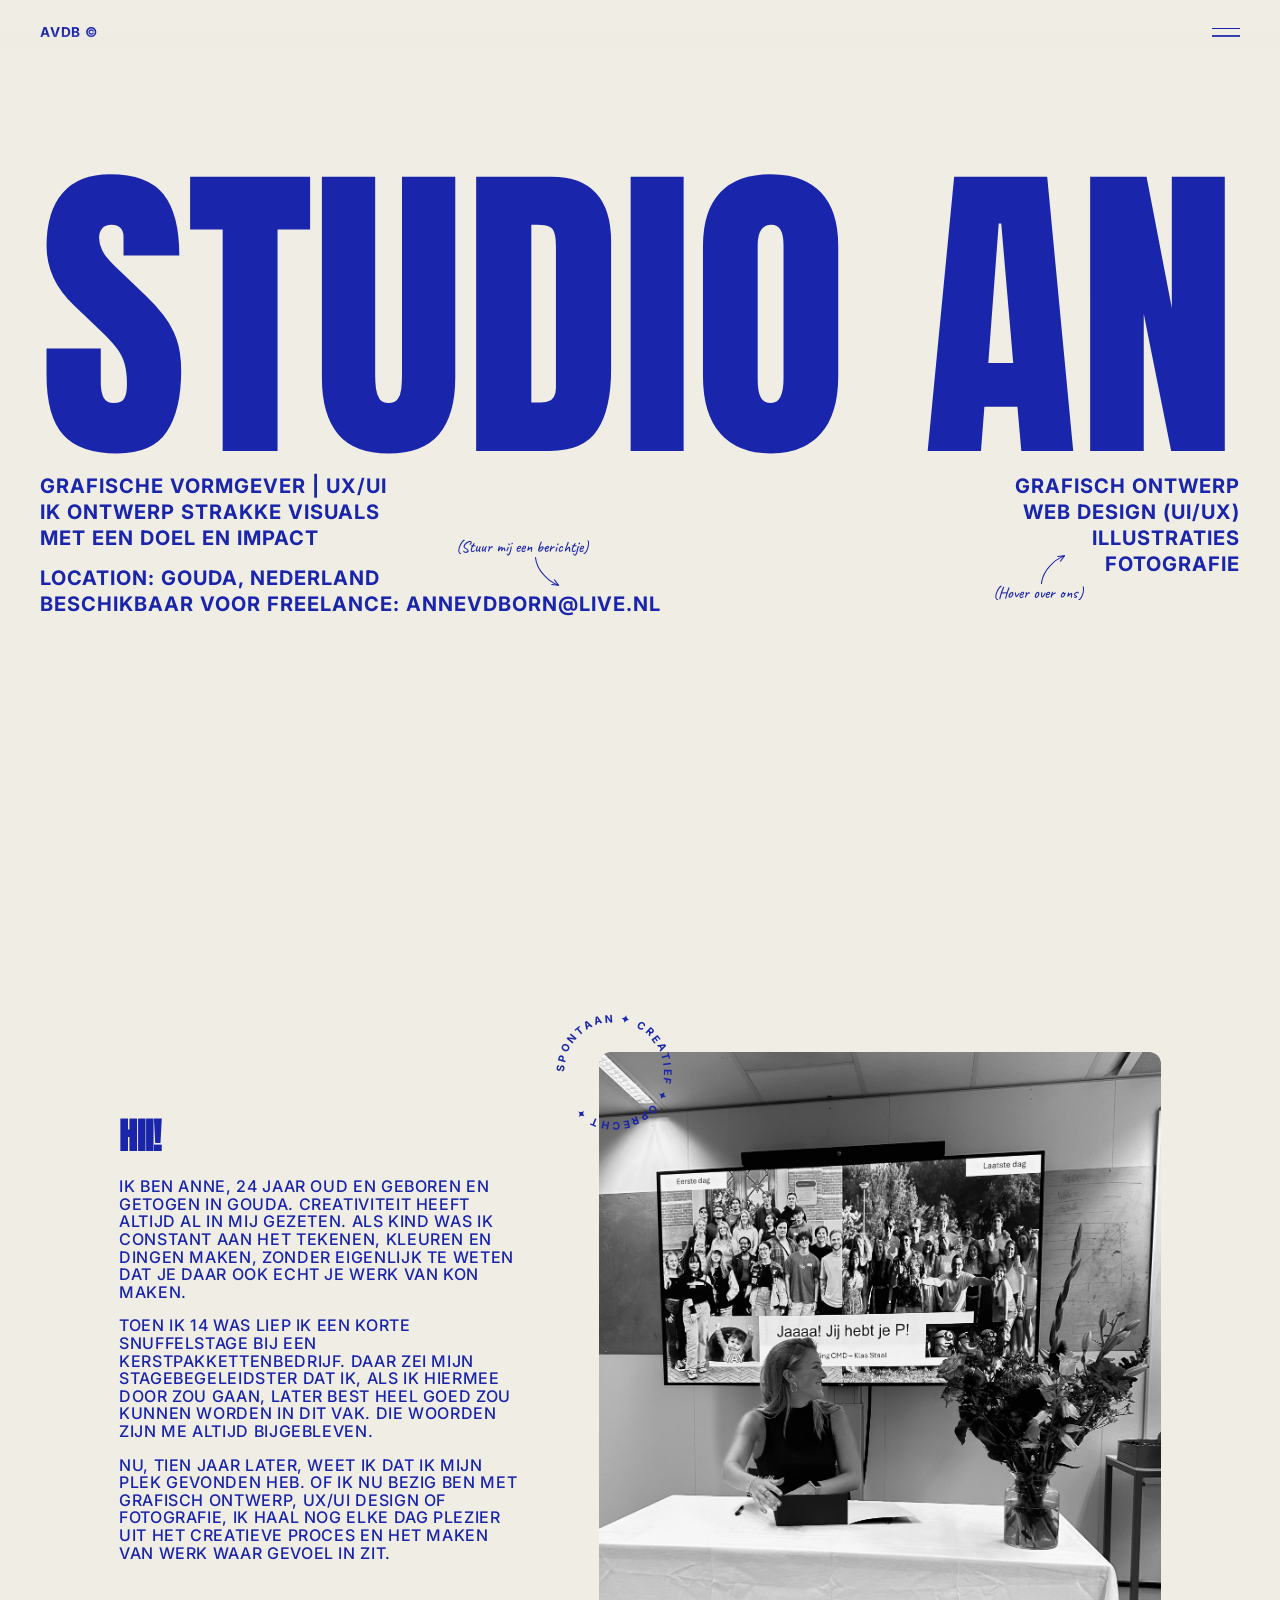
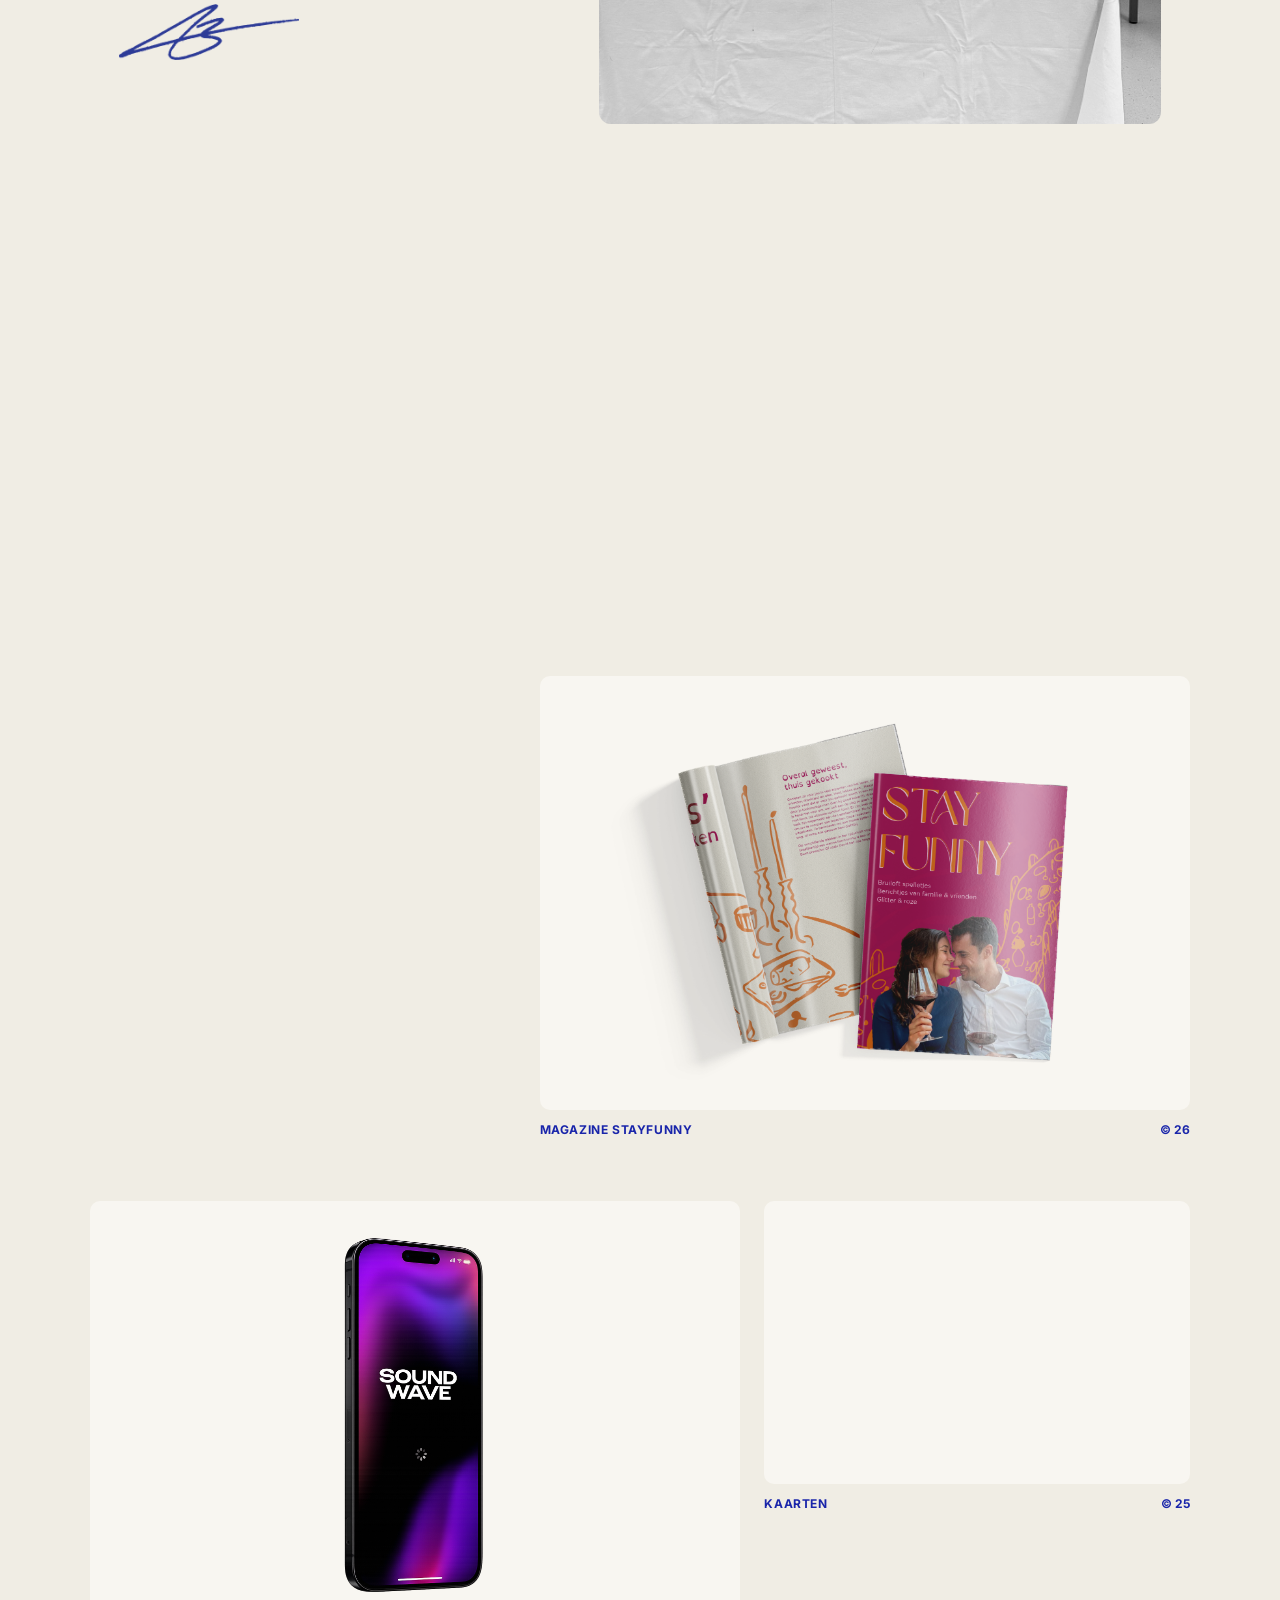
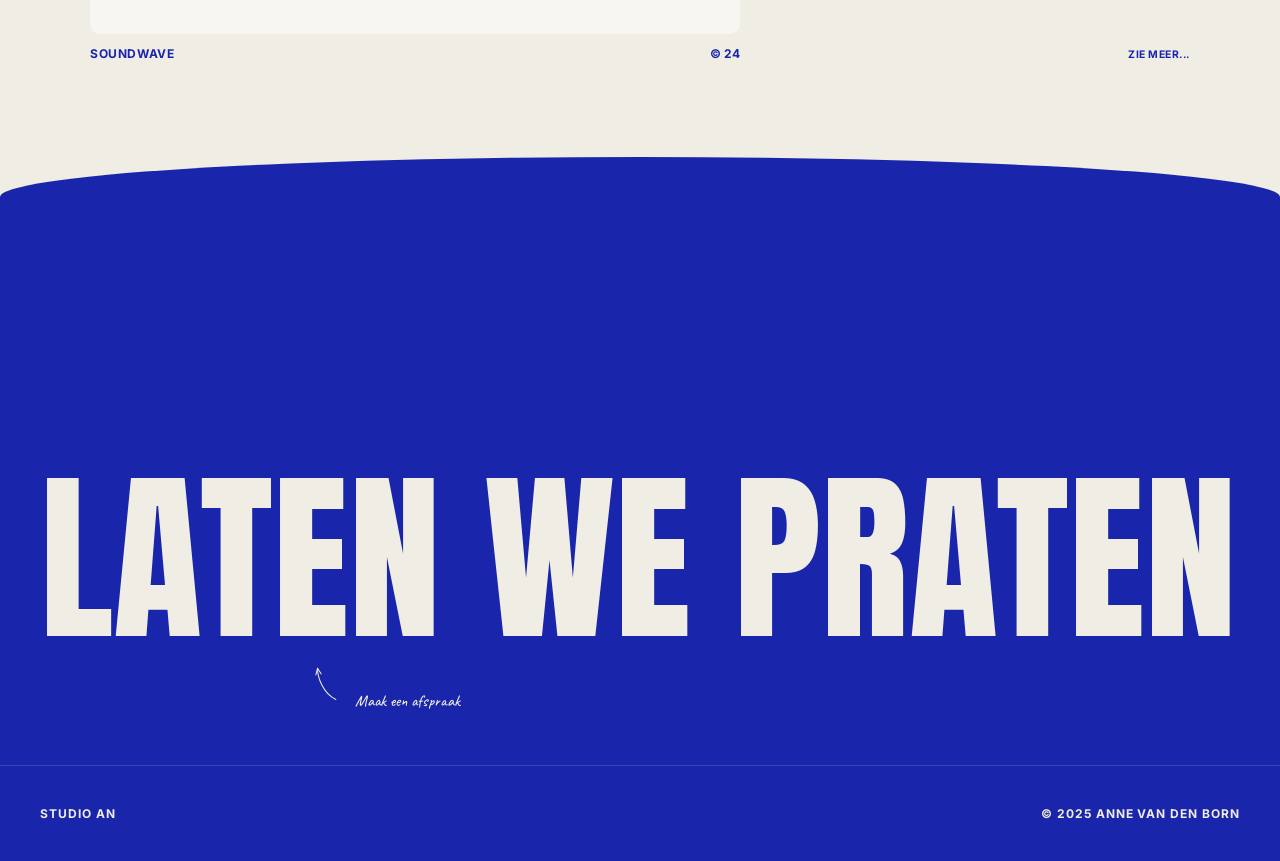
==== index.html @ 24544275 "Initial commit: portfolio website" ====
<!DOCTYPE html>
<html lang="en">
<head>
  <meta charset="UTF-8" />
  <meta name="viewport" content="width=device-width, initial-scale=1.0" />
  <link rel="icon" type="image/svg+xml" href="favicon.svg">
  <title>Studio An</title>
  <link rel="preconnect" href="https://fonts.googleapis.com" />
  <link rel="preconnect" href="https://fonts.gstatic.com" crossorigin />
  <link href="https://fonts.googleapis.com/css2?family=Inter:wght@400;500;700&family=Caveat:wght@500&display=swap" rel="stylesheet" />
  <link rel="stylesheet" href="style.css" />
</head>
<body>

  <nav class="nav">
    <span class="nav-logo">AvdB ©</span>
    <button class="nav-menu" aria-label="Menu">
      <span></span>
      <span></span>
    </button>
  </nav>

  <section class="hero">
    <div class="hero-name">
      <span class="name-full">STUDIO AN</span>
    </div>

    <div class="hero-bottom">
      <div class="hero-left">
        <div class="role-lines">
          <p>GRAFISCHE VORMGEVER | UX/UI</p>
          <p>IK ONTWERP STRAKKE VISUALS</p>
          <p>MET EEN DOEL EN IMPACT</p>
        </div>
        <div class="contact-lines">
          <p>LOCATION: GOUDA, NEDERLAND</p>
          <div class="email-wrap">
            <p>BESCHIKBAAR VOOR FREELANCE: <a href="laten-we-praten.html">ANNEVDBORN@LIVE.NL</a></p>
            <div class="cta-note">
              <svg class="arrow" viewBox="0 0 50 50" fill="none">
                <path d="M 42 5 C 40 26 20 42 8 46" stroke="currentColor" stroke-width="1.5" stroke-linecap="round"/>
                <path d="M 14 38 L 8 46 L 18 45" stroke="currentColor" stroke-width="1.5" stroke-linecap="round" stroke-linejoin="round"/>
              </svg>
            </div>
            <a href="laten-we-praten.html" class="cta-text handwritten">(Stuur mij een berichtje)</a>
          </div>
        </div>
      </div>

      <div class="hero-right">
        <ul class="skills-list">
          <li class="skill-item" data-preview="images/magazine stayfunny/mockupstayfunny.png" data-preview-size="cover" data-preview-pos="center"><a href="werk.html?filter=grafisch">GRAFISCH ONTWERP</a></li>
          <li class="skill-item" data-preview="images/soundwave/mockupsoundwave.png" data-preview-size="contain" data-preview-pos="center"><a href="werk.html?filter=webdesign">WEB DESIGN (UI/UX)</a></li>
          <li class="skill-item"><a href="werk.html?filter=illustratie">ILLUSTRATIES</a></li>
          <li class="skill-item" data-preview="images/honkbal/placeholderhonkbal.jpg" data-preview-size="cover" data-preview-pos="center 25%"><a href="werk.html?filter=fotografie">FOTOGRAFIE</a></li>
        </ul>
        <div class="hover-note">
          <span class="hover-tekst handwritten">(Hover over ons)</span>
          <svg class="hover-pijl arrow" viewBox="0 0 50 50" fill="none">
            <path d="M 42 5 C 40 26 20 42 8 46" stroke="currentColor" stroke-width="1.5" stroke-linecap="round"/>
            <path d="M 14 38 L 8 46 L 18 45" stroke="currentColor" stroke-width="1.5" stroke-linecap="round" stroke-linejoin="round"/>
          </svg>
        </div>
      </div>
    </div>
  </section>

  <section class="about">
    <div class="about-left">
      <h2 class="about-heading">HII!</h2>
      <div class="about-text">
        <p>Ik ben Anne, 24 jaar oud en geboren en getogen in Gouda. Creativiteit heeft altijd al in mij gezeten. Als kind was ik constant aan het tekenen, kleuren en dingen maken, zonder eigenlijk te weten dat je daar ook echt je werk van kon maken.</p>
        <p>Toen ik 14 was liep ik een korte snuffelstage bij een kerstpakkettenbedrijf. Daar zei mijn stagebegeleidster dat ik, als ik hiermee door zou gaan, later best heel goed zou kunnen worden in dit vak. Die woorden zijn me altijd bijgebleven.</p>
        <p>Nu, tien jaar later, weet ik dat ik mijn plek gevonden heb. Of ik nu bezig ben met grafisch ontwerp, UX/UI design of fotografie, ik haal nog elke dag plezier uit het creatieve proces en het maken van werk waar gevoel in zit.</p>
      </div>
      <img class="about-signature" src="images/handtekening.png" alt="Handtekening Anne van den Born" />
    </div>

    <div class="about-right">
      <div class="about-photo-wrap">
        <div class="about-photo"></div>
        <svg class="about-badge" viewBox="0 0 130 130" fill="none">
          <path id="badge-path" d="M 65,65 m -50,0 a 50,50 0 1,1 100,0 a 50,50 0 1,1 -100,0"/>
          <text fill="currentColor" font-size="10.5" font-family="Inter, sans-serif" font-weight="700" letter-spacing="2.5">
            <textPath href="#badge-path">SPONTAAN ✦ CREATIEF ✦ OPRECHT ✦ </textPath>
          </text>
        </svg>
      </div>
    </div>
  </section>

  <section class="werk">
    <div class="werk-title-wrap">
      <span class="werk-title">PROJECTEN</span>
    </div>
    <div class="werk-grid">
      <a href="bruiloft.html" class="werk-item">
        <div class="werk-img"><div class="werk-img-zoom" style="background-image: url('images/bruiloft/firstlook.jpg'); background-position: center 10%;"></div></div>
        <div class="werk-meta">
          <span class="werk-item-title">BRUILOFT</span>
          <span class="werk-item-year">© 25</span>
        </div>
      </a>
      <a href="tijdschrift.html" class="werk-item werk-item--large">
        <div class="werk-img"><div class="werk-img-zoom" style="background-image: url('images/magazine stayfunny/mockupstayfunny.png');"></div></div>
        <div class="werk-meta">
          <span class="werk-item-title">MAGAZINE STAYFUNNY</span>
          <span class="werk-item-year">© 26</span>
        </div>
      </a>
      <a href="soundwave.html" class="werk-item werk-item--large">
        <div class="werk-img"><div class="werk-img-zoom" style="background-image: url('images/soundwave/mockupsoundwave.png'); background-size: 40%; background-position: center 60%; background-repeat: no-repeat;"></div></div>
        <div class="werk-meta">
          <span class="werk-item-title">SOUNDWAVE</span>
          <span class="werk-item-year">© 24</span>
        </div>
      </a>
      <div class="werk-col-right">
        <a href="kaarten.html" class="werk-item">
          <div class="werk-img"><div class="werk-img-zoom" style="background-image: url('images/kaarten/mockuptarwe.png'); background-size: 50%; background-position: center; background-repeat: no-repeat;"></div></div>
          <div class="werk-meta">
            <span class="werk-item-title">KAARTEN</span>
            <span class="werk-item-year">© 25</span>
          </div>
        </a>
        <a href="werk.html" class="werk-meer">Zie meer...</a>
      </div>
    </div>
  </section>

  <section class="laten-cta">
    <div class="laten-tekst-wrap">
      <span class="laten-titel">LATEN WE PRATEN</span>
    </div>
  </section>

  <div class="laten-space">
    <a href="laten-we-praten.html" class="laten-afspraak">
      <svg class="arrow" viewBox="0 0 50 50" fill="none">
        <path d="M 42 5 C 40 26 20 42 8 46" stroke="currentColor" stroke-width="1.5" stroke-linecap="round"/>
        <path d="M 14 38 L 8 46 L 18 45" stroke="currentColor" stroke-width="1.5" stroke-linecap="round" stroke-linejoin="round"/>
      </svg>
      <span class="handwritten">Maak een afspraak</span>
    </a>
  </div>

  <footer class="footer">
    <span class="footer-logo">STUDIO AN</span>
    <span class="footer-copy">© 2025 Anne van den Born</span>
  </footer>

  <div class="menu-backdrop" id="menuBackdrop"></div>
  <div class="menu-overlay" id="menuOverlay">
    <nav class="menu-nav">
      <ul class="menu-links">
        <li><a href="index.html" class="menu-link"><span class="menu-num">01</span>HOME</a></li>
        <li><a href="over-mij.html" class="menu-link"><span class="menu-num">02</span>OVER MIJ</a></li>
        <li><a href="werk.html" class="menu-link"><span class="menu-num">03</span>PROJECTEN</a></li>
        <li><a href="laten-we-praten.html" class="menu-link"><span class="menu-num">04</span>LATEN WE PRATEN</a></li>
      </ul>
      <div class="menu-socials">
        <a href="https://www.instagram.com/_.studioan_/" target="_blank" class="menu-social-link">Instagram</a>
        <a href="https://www.linkedin.com/in/anne-van-den-born-066b76208/" target="_blank" class="menu-social-link">LinkedIn</a>
      </div>
    </nav>
  </div>

  <div class="skill-preview" id="skillPreview">
    <div class="preview-img"></div>
  </div>

  <script src="script.js"></script>
</body>
</html>
---- style.css ----
@font-face {
  font-family: 'Anton';
  src: url('fonts/Anton-Regular.ttf') format('truetype');
  font-weight: normal;
  font-style: normal;
}

@keyframes knipperen {
  0%, 100% { opacity: 1; }
  50% { opacity: 0.3; }
}

@keyframes pageFadeIn {
  from { opacity: 0; }
  to   { opacity: 1; }
}

@keyframes heroSlideUp {
  from { opacity: 0; transform: translateY(36px); }
  to   { opacity: 1; transform: translateY(0); }
}

/* ── Page fade-in ── */
body {
  animation: pageFadeIn 0.5s ease 0.05s both;
}

/* ── Hero entrance ── */
.hero-name {
  animation: heroSlideUp 0.9s cubic-bezier(0.16, 1, 0.3, 1) 0.15s both;
}

.hero-bottom {
  animation: heroSlideUp 0.9s cubic-bezier(0.16, 1, 0.3, 1) 0.32s both;
}

/* ── Scroll reveal ── */
.reveal {
  opacity: 0;
  transform: translateY(28px);
  transition: opacity 0.7s ease, transform 0.7s cubic-bezier(0.16, 1, 0.3, 1);
}

.reveal.is-visible {
  opacity: 1;
  transform: translateY(0);
}

:root {
  --bg: #F0EDE4;
  --blue: #1925AA;
}

*, *::before, *::after {
  box-sizing: border-box;
  margin: 0;
  padding: 0;
  cursor: none !important;
}

#cursor-dot {
  position: fixed;
  width: 26px;
  height: 26px;
  border-radius: 50%;
  background: #E87022;
  pointer-events: none;
  z-index: 99999;
  transform: translate(-50%, -50%);
  opacity: 0;
  transition: opacity 0.2s;
}

#cursor-dot.visible {
  opacity: 1;
}

@media (hover: none) {
  *, *::before, *::after { cursor: auto !important; }
  #cursor-dot { display: none; }
}

body {
  background: var(--bg);
  color: var(--blue);
  font-family: 'Inter', sans-serif;
}

/* ── Nav ── */
.nav {
  position: fixed;
  top: 0;
  left: 0;
  right: 0;
  display: flex;
  justify-content: space-between;
  align-items: center;
  padding: 1.5rem 2.5rem;
  z-index: 50;
  background: rgba(240, 237, 228, 0.5);
  backdrop-filter: blur(20px);
  -webkit-backdrop-filter: blur(20px);
  mask-image: linear-gradient(to bottom, black 50%, transparent 100%);
  -webkit-mask-image: linear-gradient(to bottom, black 50%, transparent 100%);
}

.nav-logo {
  font-weight: 700;
  font-size: 0.85rem;
  text-transform: uppercase;
  letter-spacing: 0.06em;
  text-decoration: none;
  color: var(--blue);
}

.nav-menu {
  background: none;
  border: none;
  cursor: pointer;
  display: flex;
  flex-direction: column;
  gap: 6px;
  padding: 0;
}

.nav-menu span {
  display: block;
  width: 28px;
  height: 1.5px;
  background: var(--blue);
  transition: background 0.2s ease;
}

.nav.menu-open {
  background: transparent;
  backdrop-filter: none;
  -webkit-backdrop-filter: none;
}

.nav.menu-open .nav-menu span {
  background: var(--bg);
}

/* ── Hero ── */
.hero {
  height: 100vh;
  display: flex;
  flex-direction: column;
  padding: 11rem 2.5rem 2rem;
}

/* ── Name ── */
.hero-name {
  display: flex;
  padding-bottom: 1rem;
}

.name-full {
  font-family: 'Anton', sans-serif;
  text-transform: uppercase;
  white-space: nowrap;
  display: block;
  width: 100%;
  line-height: 0.88;
}

/* ── Bottom row ── */
.hero-bottom {
  display: flex;
  justify-content: space-between;
  align-items: flex-start;
  padding-bottom: 0.5rem;
}

.hero-left {
  display: flex;
  flex-direction: column;
  gap: 0.9rem;
}

.role-lines p,
.contact-lines p {
  font-size: 20px;
  font-weight: 700;
  text-transform: uppercase;
  letter-spacing: 0.05em;
  line-height: 26px;
  width: 100%;
}

.contact-lines {
  display: flex;
  flex-direction: column;
  gap: 0;
}

.contact-lines a {
  color: var(--blue);
  text-decoration: none;
}

.email-wrap {
  position: relative;
  margin-top: 0;
}

.cta-note {
  position: absolute;
  bottom: 100%;
  left: 78%;
  right: auto;
  display: flex;
  align-items: flex-start;
  gap: 0;
  margin-bottom: 0.2rem;
}

.handwritten {
  font-family: 'Caveat', cursive;
  font-size: 1rem;
  font-weight: 500;
  width: 142.5px;
  height: 21px;
  display: inline-block;
  line-height: 21px;
}

.arrow {
  width: 46px;
  height: 34px;
  color: var(--blue);
  flex-shrink: 0;
}

.cta-note .arrow {
  transform: scaleX(-1);
}

.cta-text {
  position: absolute;
  bottom: 104%;
  left: 67%;
  margin-bottom: 2rem;
  animation: knipperen 2.5s ease-in-out infinite;
}

/* ── Skills ── */
.hero-right {
  text-align: right;
  display: flex;
  flex-direction: column;
  align-items: flex-end;
  gap: 0.4rem;
}

.skills-list {
  list-style: none;
}

.skill-item {
  font-size: 20px;
  font-weight: 700;
  text-transform: uppercase;
  letter-spacing: 0.05em;
  line-height: 26px;
  width: 100%;
  cursor: pointer;
  transition: opacity 0.2s;
}

.skill-item a {
  color: inherit;
  text-decoration: none;
  display: block;
}

.skill-item:hover {
  opacity: 0.5;
}

.hover-note {
  position: relative;
}

.hover-tekst {
  position: absolute;
  top: 0;
  left: -300px;
  animation: knipperen 2.5s ease-in-out infinite;
}

.hover-pijl {
  position: absolute;
  top: -30px;
  left: -210px;
  transform: scaleX(-1) scaleY(-1);
}

/* ── About ── */
.about {
  min-height: 100vh;
  display: flex;
  align-items: center;
  justify-content: center;
  padding: 6rem 2.5rem 1rem;
  gap: 5rem;
}

.about-left {
  display: flex;
  flex-direction: column;
  gap: 1.6rem;
  max-width: 400px;
}

.about-heading {
  font-family: 'Anton', sans-serif;
  font-size: clamp(1.8rem, 2.8vw, 3.2rem);
  line-height: 0.9;
}

.about-text {
  display: flex;
  flex-direction: column;
  gap: 1rem;
}

.about-text p {
  font-size: 1rem;
  font-weight: 500;
  letter-spacing: 0.04em;
  line-height: 1.1em;
  text-transform: uppercase;
}

.about-signature {
  width: 180px;
  height: auto;
  display: block;
  mix-blend-mode: multiply;
  margin-top: 1rem;
}

.about-right {
  flex-shrink: 0;
}

.about-photo-wrap {
  position: relative;
  display: inline-block;
}

.about-photo {
  width: 562px;
  height: 672px;
  background: #F2EFE9 url('images/ikbenanne.jpeg') center/cover no-repeat;
  border-radius: 12px;
}

.about-badge {
  position: absolute;
  top: -45px;
  left: -50px;
  width: 130px;
  height: 130px;
  animation: spin 12s linear infinite;
}

@keyframes spin {
  to { transform: rotate(360deg); }
}

/* ── Werk ── */
.werk {
  padding: 10rem 2.5rem 6rem;
  display: flex;
  flex-direction: column;
  align-items: center;
}

.werk-title-wrap {
  width: 100%;
  max-width: 1100px;
  display: flex;
  align-items: center;
  margin-bottom: 5rem;
}

.werk-grid {
  display: grid;
  grid-template-columns: repeat(10, 1fr);
  column-gap: 1.5rem;
  row-gap: 4rem;
  width: 100%;
  max-width: 1100px;
  align-items: start;
}

.werk-item {
  display: flex;
  flex-direction: column;
  gap: 0.75rem;
  grid-column: span 4;
  text-decoration: none;
  color: inherit;
  cursor: pointer;
}

.werk-item--large {
  grid-column: span 6;
}

.werk-col-right {
  grid-column: span 4;
  display: flex;
  flex-direction: column;
  justify-content: space-between;
  align-self: stretch;
}

.werk-meer {
  display: block;
  text-align: right;
  font-size: 0.65rem;
  font-weight: 700;
  text-transform: uppercase;
  letter-spacing: 0.05em;
  cursor: pointer;
  text-decoration: none;
  color: inherit;
  transition: font-size 0.2s ease, color 0.2s ease;
}

.werk-meer:hover {
  font-size: 0.75rem;
  color: var(--blue);
}

.werk-img {
  width: 100%;
  aspect-ratio: 3 / 2;
  border-radius: 10px;
  overflow: hidden;
}

.werk-img-zoom {
  width: 100%;
  height: 100%;
  background: #F8F6F1;
  background-size: cover;
  background-position: center;
  transition: transform 0.5s cubic-bezier(0.4, 0, 0.2, 1);
}

a.werk-item:hover .werk-img-zoom {
  transform: scale(1.06);
}

.werk-meta {
  display: flex;
  justify-content: space-between;
  align-items: center;
}

.werk-item-title {
  font-size: 0.75rem;
  font-weight: 700;
  text-transform: uppercase;
  letter-spacing: 0.05em;
}

.werk-item-year {
  font-size: 0.75rem;
  font-weight: 700;
}

.werk-title {
  font-family: 'Anton', sans-serif;
  text-transform: uppercase;
  white-space: nowrap;
  display: block;
  width: 100%;
  line-height: 0.88;
  text-align: center;
}

/* ── Menu overlay ── */
.menu-backdrop {
  position: fixed;
  inset: 0;
  backdrop-filter: blur(20px);
  -webkit-backdrop-filter: blur(20px);
  background: rgba(240, 237, 228, 0.3);
  z-index: 39;
  opacity: 0;
  pointer-events: none;
  transition: opacity 0.5s cubic-bezier(0.76, 0, 0.24, 1);
}

.menu-backdrop.open {
  opacity: 1;
  pointer-events: all;
}


.menu-overlay {
  position: fixed;
  top: 0;
  right: 0;
  width: 45%;
  height: 100vh;
  background: var(--blue);
  z-index: 40;
  display: flex;
  align-items: center;
  padding: 5rem 4rem;
  transform: translateX(100%);
  transition: transform 0.5s cubic-bezier(0.76, 0, 0.24, 1);
}

.menu-overlay.open {
  transform: translateX(0);
}

.menu-nav {
  display: flex;
  flex-direction: column;
  justify-content: space-between;
  height: 100%;
  width: 100%;
}

.menu-links {
  list-style: none;
  display: flex;
  flex-direction: column;
  gap: 0;
}

.menu-link {
  display: flex;
  align-items: baseline;
  gap: 1.5rem;
  font-family: 'Anton', sans-serif;
  font-size: clamp(3rem, 6vw, 5.5rem);
  color: var(--bg);
  text-decoration: none;
  line-height: 1.1;
  border-bottom: 1px solid rgba(240, 237, 228, 0.2);
  padding: 0.6rem 0;
  background-image: linear-gradient(var(--bg), var(--bg));
  background-size: 0% 1px;
  background-repeat: no-repeat;
  background-position: bottom left;
  transition: background-size 0.35s ease;
}

.menu-link:hover {
  background-size: 100% 1px;
}

.menu-link::before {
  content: '›';
  font-family: 'Inter', sans-serif;
  font-size: 0.45em;
  font-weight: 300;
  opacity: 0;
  max-width: 0;
  overflow: hidden;
  margin-right: 0;
  align-self: center;
  transition: opacity 0.3s ease, max-width 0.3s ease, margin-right 0.3s ease;
}

.menu-link:hover::before {
  opacity: 0.6;
  max-width: 2em;
  margin-right: 0.5rem;
}

.menu-num {
  font-family: 'Inter', sans-serif;
  font-size: 0.75rem;
  font-weight: 700;
  letter-spacing: 0.05em;
  color: rgba(240, 237, 228, 0.5);
  order: 1;
  margin-left: auto;
}

.menu-socials {
  display: flex;
  gap: 2rem;
}

.menu-social-link {
  font-size: 0.75rem;
  font-weight: 700;
  text-transform: uppercase;
  letter-spacing: 0.08em;
  color: var(--bg);
  text-decoration: none;
  opacity: 0.6;
  transition: opacity 0.2s;
}

.menu-social-link:hover {
  opacity: 1;
}

/* ── Werkpagina grid ── */
.werkpagina {
  padding: 7rem 0 0;
  background: var(--bg);
}

.werkpagina-filter {
  display: flex;
  gap: 0.5rem;
  margin: 0 auto 3rem;
  flex-wrap: wrap;
  width: calc(564px * 2 + 1.5rem);
}

.filter-btn {
  background: none;
  border: 1.5px solid var(--blue);
  color: var(--blue);
  font-family: 'Inter', sans-serif;
  font-size: 0.9rem;
  font-weight: 700;
  text-transform: uppercase;
  letter-spacing: 0.08em;
  padding: 0.35rem 0.9rem;
  border-radius: 100px;
  cursor: pointer;
  transition: background 0.15s ease, color 0.15s ease;
}

.filter-btn:hover,
.filter-btn.active {
  background: var(--blue);
  color: var(--bg);
}

.werkpagina-item {
  transition: opacity 0.2s ease;
  text-decoration: none;
  color: inherit;
}

.werkpagina-item.verborgen {
  display: none;
}

.werkpagina-img-zoom {
  width: 100%;
  height: 100%;
  background: #F2EFE9;
  background-size: cover;
  background-position: center;
  transition: transform 0.5s cubic-bezier(0.4, 0, 0.2, 1);
}

a.werkpagina-item:hover .werkpagina-img-zoom {
  transform: scale(1.06);
}

/* ── Project pagina ── */
.project-body-page {
  background: #ffffff;
}

.project-hero {
  position: relative;
  min-height: 60vh;
  display: flex;
  align-items: center;
  justify-content: center;
  padding: 10rem 2.5rem 6rem;
  background: #EBEBEB;
}

.project-hero-titel {
  font-family: 'Anton', sans-serif;
  font-size: clamp(5rem, 14vw, 16rem);
  line-height: 0.9;
  text-align: center;
}

.project-content {
  background: #fff;
  border-radius: 100% 100% 0 0 / 60px 60px 0 0;
  padding: 6rem 2.5rem 6rem;
  display: flex;
  flex-direction: column;
  gap: 5rem;
}

.project-body,
.project-breedte-foto,
.project-foto-rij,
.project-footer-nav {
  max-width: 1100px;
  margin-left: auto;
  margin-right: auto;
  width: 100%;
}

.project-body {
  display: grid;
  grid-template-columns: 1fr 1.4fr;
  gap: 4rem;
  align-items: stretch;
}

.project-links {
  display: flex;
  flex-direction: column;
  gap: 2rem;
}

.project-details-label {
  font-size: 0.9rem;
  font-weight: 700;
  text-transform: uppercase;
  letter-spacing: 0.1em;
  padding-bottom: 0.75rem;
  border-bottom: 1px dashed rgba(25,37,170,0.2);
}

.project-omschrijving {
  font-size: 0.85rem;
  font-weight: 500;
  text-transform: uppercase;
  letter-spacing: 0.05em;
  line-height: 1.6;
}

.project-meta {
  display: flex;
  flex-direction: column;
  border-top: 1px dashed rgba(25,37,170,0.25);
  margin-top: auto;
}

.project-meta-rij {
  display: flex;
  justify-content: space-between;
  align-items: center;
  padding: 0.8rem 0;
  border-bottom: 1px dashed rgba(25,37,170,0.25);
  font-size: 0.9rem;
  font-weight: 700;
  text-transform: uppercase;
  letter-spacing: 0.08em;
}

.project-meta-label {
  opacity: 0.5;
}

.project-hoofdfoto {
  width: 100%;
  aspect-ratio: 3 / 4;
  background: #F2EFE9;
  border-radius: 12px;
}

.project-breedte-foto {
  width: 100%;
  aspect-ratio: 16 / 9;
  background: #F2EFE9;
  border-radius: 12px;
}

.project-foto-rij {
  display: grid;
  grid-template-columns: 1fr 1fr;
  gap: 1.5rem;
}

.project-foto-klein {
  width: 100%;
  aspect-ratio: 3 / 2;
  background: #F2EFE9;
  border-radius: 12px;
}

.project-foto-rij--drie {
  grid-template-columns: 1fr 1fr 1fr;
}

/* Lightbox */
.lightbox {
  display: none;
  position: fixed;
  inset: 0;
  background: rgba(0, 0, 0, 0.92);
  z-index: 1000;
  align-items: center;
  justify-content: center;
}

.lightbox.actief {
  display: flex;
}

.lightbox-img {
  max-height: 90vh;
  max-width: 88vw;
  object-fit: contain;
  border-radius: 4px;
  display: block;
}

.lightbox-sluiten {
  position: absolute;
  top: 1.5rem;
  right: 1.5rem;
  background: none;
  border: none;
  color: white;
  font-size: 1.8rem;
  cursor: pointer;
  line-height: 1;
  opacity: 0.7;
  transition: opacity 0.2s;
}

.lightbox-sluiten:hover { opacity: 1; }

.lightbox-pijl {
  position: absolute;
  top: 50%;
  transform: translateY(-50%);
  background: rgba(255,255,255,0.1);
  border: none;
  color: white;
  font-size: 2.5rem;
  cursor: pointer;
  padding: 0.8rem 1.2rem;
  border-radius: 6px;
  line-height: 1;
  user-select: none;
  transition: background 0.2s;
}

.lightbox-pijl:hover { background: rgba(255,255,255,0.25); }
.lightbox-pijl:disabled { opacity: 0.2; cursor: default; }
.lightbox-pijl--links { left: 1.5rem; }
.lightbox-pijl--rechts { right: 1.5rem; }

.lightbox-teller {
  position: absolute;
  bottom: 1.5rem;
  left: 50%;
  transform: translateX(-50%);
  color: rgba(255,255,255,0.5);
  font-size: 0.75rem;
  font-weight: 700;
  letter-spacing: 0.1em;
}

.lightbox-trigger {
  cursor: zoom-in;
}

.project-bekijk-ook {
  max-width: 1100px;
  margin-left: auto;
  margin-right: auto;
  width: 100%;
  border-top: 1px solid rgba(25,37,170,0.15);
  padding-top: 3rem;
}

.project-bekijk-ook-label {
  display: block;
  font-size: 0.7rem;
  font-weight: 700;
  text-transform: uppercase;
  letter-spacing: 0.15em;
  margin-bottom: 1.5rem;
}

.project-bekijk-ook-grid {
  display: grid;
  grid-template-columns: 1fr 1fr 1fr;
  gap: 1.5rem;
}

.project-bekijk-ook-item {
  text-decoration: none;
  color: inherit;
  display: flex;
  flex-direction: column;
  gap: 0.75rem;
}

.project-bekijk-ook-img {
  width: 100%;
  aspect-ratio: 3 / 2;
  border-radius: 10px;
  overflow: hidden;
}

.project-bekijk-ook-zoom {
  width: 100%;
  height: 100%;
  background: #F2EFE9;
  background-size: cover;
  background-position: center;
  transition: transform 0.5s cubic-bezier(0.4, 0, 0.2, 1);
}

.project-bekijk-ook-item:hover .project-bekijk-ook-zoom {
  transform: scale(1.06);
}

.project-bekijk-ook-meta {
  display: flex;
  justify-content: space-between;
  align-items: center;
}

.project-bekijk-ook-title {
  font-size: 0.65rem;
  font-weight: 700;
  text-transform: uppercase;
  letter-spacing: 0.08em;
}

.project-bekijk-ook-year {
  font-size: 0.65rem;
  font-weight: 700;
  letter-spacing: 0.05em;
  opacity: 0.5;
}

.project-footer-nav {
  border-top: 1px solid rgba(25,37,170,0.15);
  padding-top: 2rem;
}

.project-terug-link {
  font-size: 0.75rem;
  font-weight: 700;
  text-transform: uppercase;
  letter-spacing: 0.08em;
  color: var(--blue);
  text-decoration: none;
  opacity: 0.6;
  transition: opacity 0.2s;
  align-self: flex-start;
  margin-top: -3.5rem;
}

.project-terug-link:hover {
  opacity: 1;
}

.werkpagina-wit {
  background: #ffffff;
  border-radius: 100% 100% 0 0 / 60px 60px 0 0;
  padding: 9rem 2.5rem 6rem;
  margin-top: 2rem;
}

.werkpagina-grid {
  display: grid;
  grid-template-columns: 564px 564px;
  gap: 1.5rem;
  margin: 0 auto;
  width: fit-content;
}

.werkpagina-item {
  display: flex;
  flex-direction: column;
  gap: 0.75rem;
}

.werkpagina-heading {
  font-family: 'Anton', sans-serif;
  font-size: clamp(12rem, 20vw, 22rem) !important;
  color: var(--blue);
  white-space: nowrap;
  line-height: 0.9;
  margin-bottom: 2rem;
  display: block;
  width: 100%;
  text-align: center;
}

.werkpagina-img {
  width: 564px;
  height: 427px;
  background: #F2EFE9;
  border-radius: 10px;
  overflow: hidden;
  position: relative;
}

.coming-soon-label {
  position: absolute;
  inset: 0;
  display: flex;
  align-items: center;
  justify-content: center;
  background: rgba(0, 0, 0, 0.45);
  color: #fff;
  font-size: 0.85rem;
  font-weight: 700;
  text-transform: uppercase;
  letter-spacing: 0.2em;
}

.werkpagina-meta {
  display: flex;
  justify-content: space-between;
  align-items: center;
}

.werkpagina-title {
  font-size: 0.9rem;
  font-weight: 700;
  text-transform: uppercase;
  letter-spacing: 0.05em;
}

.werkpagina-year {
  font-size: 0.9rem;
  font-weight: 700;
  opacity: 0.6;
}

/* ── Contact pagina ── */
.contact-pagina {
  padding: 8rem 2.5rem 6rem;
  max-width: 1100px;
  margin: 0 auto;
}

.contact-header {
  display: flex;
  align-items: flex-end;
  justify-content: space-between;
  gap: 4rem;
  margin-bottom: 5rem;
}

.contact-heading {
  font-family: 'Anton', sans-serif;
  font-size: clamp(5.5rem, 13vw, 12rem);
  line-height: 1.05;
  flex-shrink: 0;
}

.contact-intro {
  font-size: 0.9rem;
  font-weight: 500;
  line-height: 1.7;
  max-width: 320px;
  text-transform: uppercase;
  letter-spacing: 0.03em;
  opacity: 0.7;
  padding-bottom: 0.5rem;
}

.contact-body {
  display: grid;
  grid-template-columns: 1fr 1fr;
  gap: 4rem;
  align-items: start;
}

.contact-blokken {
  display: flex;
  flex-direction: column;
  gap: 0;
}

.contact-blok {
  display: flex;
  flex-direction: column;
  gap: 0.25rem;
  padding: 1.5rem 0;
  border-bottom: 1px solid rgba(25, 37, 170, 0.15);
  text-decoration: none;
  color: var(--blue);
  transition: opacity 0.2s;
}

.contact-blok:first-child {
  border-top: 1px solid rgba(25, 37, 170, 0.15);
}

.contact-blok:hover {
  opacity: 0.6;
}

.contact-blok-label {
  font-size: 0.6rem;
  font-weight: 700;
  letter-spacing: 0.1em;
  opacity: 0.5;
}

.contact-blok-waarde {
  font-size: 1rem;
  font-weight: 700;
  text-transform: uppercase;
  letter-spacing: 0.03em;
}

.contact-blok-actie {
  font-size: 0.9rem;
  font-weight: 500;
  opacity: 0.5;
}

.contact-form {
  display: flex;
  flex-direction: column;
  gap: 1.5rem;
}

.form-rij {
  display: grid;
  grid-template-columns: 1fr 1fr;
  gap: 1rem;
}

.form-veld {
  display: flex;
  flex-direction: column;
  gap: 0.4rem;
}

.form-veld label {
  font-size: 0.6rem;
  font-weight: 700;
  letter-spacing: 0.1em;
  opacity: 0.5;
}

.form-veld input,
.form-veld textarea {
  background: none;
  border: none;
  border-bottom: 1.5px solid rgba(25, 37, 170, 0.3);
  padding: 0.6rem 0;
  font-family: 'Inter', sans-serif;
  font-size: 0.85rem;
  font-weight: 500;
  color: var(--blue);
  outline: none;
  resize: none;
  transition: border-color 0.2s;
}

.form-veld input::placeholder,
.form-veld textarea::placeholder {
  opacity: 0.35;
  color: var(--blue);
}

.form-veld input:focus,
.form-veld textarea:focus {
  border-color: var(--blue);
}

.form-btn {
  background: var(--blue);
  color: var(--bg);
  border: none;
  padding: 1rem 2rem;
  font-family: 'Inter', sans-serif;
  font-size: 0.75rem;
  font-weight: 700;
  letter-spacing: 0.08em;
  cursor: pointer;
  border-radius: 4px;
  align-self: flex-start;
  transition: opacity 0.2s;
}

.form-btn:hover {
  opacity: 0.8;
}

/* ── Losse pagina's ── */
.page-content {
  min-height: 100vh;
  display: flex;
  align-items: center;
  justify-content: center;
  padding: 8rem 2.5rem;
}

.page-title {
  font-family: 'Anton', sans-serif;
  font-size: clamp(4rem, 10vw, 10rem);
  line-height: 0.9;
}

/* ── Laten we praten CTA ── */
.laten-cta {
  background: var(--blue);
  border-radius: 100% 100% 0 0 / 80px 80px 0 0;
  display: flex;
  align-items: center;
  justify-content: center;
  padding: 20rem 0 1.5rem;
}

.laten-tekst-wrap {
  width: calc(100% - 5rem); /* 2 × 2.5rem, gelijk aan nav-padding */
}

.laten-titel {
  font-family: 'Anton', sans-serif;
  color: var(--bg);
  text-transform: uppercase;
  line-height: 0.88;
  white-space: nowrap;
  display: block;
  width: 100%;
}

/* ── Laten space ── */
.laten-space {
  background: var(--blue);
  display: flex;
  align-items: flex-start;
  padding: 0.2rem 2.5rem 4rem;
}

.laten-afspraak {
  display: flex;
  align-items: center;
  gap: 0.3rem;
  color: var(--bg);
  text-decoration: none;
  margin-left: 22%;
}

.laten-afspraak .handwritten {
  animation: knipperen 2.5s ease-in-out infinite;
  transform: translateY(18px);
}

.laten-afspraak .arrow {
  width: 46px;
  height: 34px;
  color: var(--bg);
  transform: scaleX(-1) scaleY(-1) rotate(-70deg);
}

.laten-afspraak .handwritten {
  font-size: 1rem;
}

/* ── Footer ── */
.footer {
  background: var(--blue);
  color: var(--bg);
  padding: 2.5rem 2.5rem;
  display: flex;
  justify-content: space-between;
  align-items: center;
  font-size: 0.75rem;
  font-weight: 700;
  text-transform: uppercase;
  letter-spacing: 0.08em;
  border-top: 1px solid rgba(240, 237, 228, 0.15);
}

/* ── Bladerdoor knop ── */
.bladerdoor-knop {
  display: inline-flex;
  align-items: center;
  gap: 0.5rem;
  background: var(--blue);
  color: #fff;
  font-family: 'Inter', sans-serif;
  font-size: 0.75rem;
  font-weight: 700;
  text-transform: uppercase;
  letter-spacing: 0.08em;
  text-decoration: none;
  padding: 0.9rem 1.8rem;
  border-radius: 4px;
  transition: opacity 0.2s;
  align-self: flex-start;
  margin-top: 0.5rem;
}

.bladerdoor-knop:hover {
  opacity: 0.8;
}

/* ── Flip Book (Tijdschrift) ── */
.bladerdoor-sectie {
  max-width: 1100px;
  margin: 0 auto;
  width: 100%;
  display: flex;
  flex-direction: column;
  align-items: center;
  gap: 2.5rem;
  padding-top: 1rem;
}

.bladerdoor-label {
  font-size: 0.7rem;
  font-weight: 700;
  text-transform: uppercase;
  letter-spacing: 0.12em;
  opacity: 0.4;
  align-self: flex-start;
}

.boekje-wrapper {
  width: 100%;
  max-width: 760px;
  perspective: 1400px; /* kleiner = sterker 3D-effect */
}

.boekje {
  position: relative;
  width: 100%;
  aspect-ratio: 1436 / 1017; /* verhouding van de aangeleverde afbeeldingen (718×1017 per pagina) */
  border-radius: 3px 10px 10px 3px;
}

/* rugstreep in het midden */
.boekje::after {
  content: '';
  position: absolute;
  top: 0;
  left: calc(50% - 1px);
  width: 2px;
  height: 100%;
  background: rgba(25, 37, 170, 0.1);
  z-index: 10;
  pointer-events: none;
}

.boekje-pagina-statisch {
  position: absolute;
  top: 0;
  width: 50%;
  height: 100%;
  background: #F2EFE9;
  background-size: cover;
  background-position: center;
  overflow: hidden;
}

.boekje-pagina-statisch.links {
  left: 0;
  border-radius: 3px 0 0 3px;
  box-shadow: -6px 8px 40px rgba(25, 37, 170, 0.13);
}

.boekje-pagina-statisch.rechts {
  right: 0;
  border-radius: 0 10px 10px 0;
  box-shadow: 6px 8px 40px rgba(25, 37, 170, 0.15), 0 2px 8px rgba(25, 37, 170, 0.08);
}

/* schaduw bij de rug */
.boekje-pagina-statisch.links::after {
  content: '';
  position: absolute;
  top: 0; right: 0;
  width: 24px; height: 100%;
  background: linear-gradient(to right, transparent, rgba(25, 37, 170, 0.07));
  pointer-events: none;
}

.boekje-pagina-statisch.rechts::before {
  content: '';
  position: absolute;
  top: 0; left: 0;
  width: 24px; height: 100%;
  background: linear-gradient(to left, transparent, rgba(25, 37, 170, 0.07));
  pointer-events: none;
  z-index: 1;
}

.boekje-flip {
  position: absolute;
  top: 0;
  width: 50%;
  height: 100%;
  transform-style: preserve-3d;
  z-index: 5;
  opacity: 0;
}

.boekje-flip-voor,
.boekje-flip-achter {
  position: absolute;
  inset: 0;
  background: #F2EFE9;
  backface-visibility: hidden;
  -webkit-backface-visibility: hidden;
  overflow: hidden;
  background-size: cover;
  background-position: center;
}

/* papier-curl schaduw: simuleert dat de pagina van het licht wegdraait */
.boekje-flip-voor::after,
.boekje-flip-achter::after {
  content: '';
  position: absolute;
  inset: 0;
  pointer-events: none;
}

/* op de voorkant: rechterrand wordt donkerder (pagina kromt weg) */
.boekje-flip-voor::after {
  background: linear-gradient(
    to left,
    rgba(0, 0, 0, 0.28) 0%,
    rgba(0, 0, 0, 0.08) 35%,
    transparent 65%
  );
}

/* op de achterkant: linkerrand wordt donkerder (pagina komt uit de schaduw) */
.boekje-flip-achter::after {
  background: linear-gradient(
    to right,
    rgba(0, 0, 0, 0.22) 0%,
    rgba(0, 0, 0, 0.06) 40%,
    transparent 70%
  );
}

.boekje-flip-achter {
  transform: rotateY(180deg);
}

/* navigatie onder het boekje */
.boekje-nav {
  display: flex;
  align-items: center;
  justify-content: center;
  gap: 1.5rem;
  margin-top: 1.5rem;
}

.boekje-btn {
  background: none;
  border: 1.5px solid var(--blue);
  color: var(--blue);
  width: 42px;
  height: 42px;
  border-radius: 50%;
  font-size: 1rem;
  display: flex;
  align-items: center;
  justify-content: center;
  transition: background 0.15s, color 0.15s, opacity 0.15s;
}

.boekje-btn:hover:not(:disabled) {
  background: var(--blue);
  color: #fff;
}

.boekje-btn:disabled {
  opacity: 0.2;
}

.boekje-teller {
  font-size: 0.7rem;
  font-weight: 700;
  text-transform: uppercase;
  letter-spacing: 0.08em;
  opacity: 0.45;
  min-width: 120px;
  text-align: center;
}

/* Omslag / achterkant: wrapper half zo breed, boekje portret-formaat */
.boekje-wrapper.heeft-omslag,
.boekje-wrapper.heeft-achterkant {
  max-width: 380px; /* helft van 760px = één pagina-breedte */
}

/* Portret aspect-ratio zodat de hoogte gelijk blijft aan het open boek */
.boekje-wrapper.heeft-omslag .boekje,
.boekje-wrapper.heeft-achterkant .boekje {
  aspect-ratio: 718 / 1017; /* één pagina: zelfde hoogte-breedteverhouding als de afbeeldingen */
}

/* Omslag: alleen rechterpagina zichtbaar, rugstreep weg */
.boekje-wrapper.heeft-omslag .boekje-pagina-statisch.links {
  display: none;
}
.boekje-wrapper.heeft-omslag .boekje-pagina-statisch.rechts {
  width: 100%;
  border-radius: 10px;
}
.boekje-wrapper.heeft-omslag .boekje::after {
  display: none;
}

/* Achterkant: alleen linkerpagina zichtbaar, rugstreep weg */
.boekje-wrapper.heeft-achterkant .boekje-pagina-statisch.rechts {
  display: none;
}
.boekje-wrapper.heeft-achterkant .boekje-pagina-statisch.links {
  width: 100%;
  border-radius: 10px;
}
.boekje-wrapper.heeft-achterkant .boekje::after {
  display: none;
}

/* ── Skill preview ── */
.skill-preview {
  position: fixed;
  width: 220px;
  height: 270px;
  pointer-events: none;
  z-index: 200;
  opacity: 0;
  transform: scale(0.92) translateY(6px);
  transition: opacity 0.25s ease, transform 0.25s ease;
  border-radius: 10px;
  overflow: hidden;
}

.skill-preview.visible {
  opacity: 1;
  transform: scale(1) translateY(0);
}

.preview-img {
  width: 100%;
  height: 100%;
  background: #F2EFE9;
  border-radius: 10px;
}

/* ── Over Mij pagina ── */
.overmij-pagina {
  padding-top: 7rem;
  max-width: 1100px;
  margin: 0 auto;
  padding-left: 2.5rem;
  padding-right: 2.5rem;
  padding-bottom: 6rem;
}

.overmij-hero {
  margin-bottom: 6rem;
}

.overmij-hero-top {
  display: grid;
  grid-template-columns: 1fr 1fr;
  gap: 3rem;
  align-items: end;
}

.overmij-hero-left {
  display: flex;
  flex-direction: column;
  justify-content: space-between;
  gap: 2rem;
}

.overmij-heading {
  font-family: 'Anton', sans-serif;
  font-size: clamp(6rem, 14vw, 13rem);
  line-height: 1.05;
}

.overmij-hero-meta {
  display: flex;
  flex-direction: column;
  gap: 0.6rem;
}

.overmij-handwritten {
  width: auto;
  font-size: 1.1rem;
  opacity: 0.7;
}

.overmij-tagline {
  font-size: 0.78rem;
  font-weight: 700;
  letter-spacing: 0.1em;
  text-transform: uppercase;
  opacity: 0.5;
}

.overmij-hero-foto {
  width: 100%;
  aspect-ratio: 3 / 4;
  background: #F2EFE9;
  border-radius: 12px;
  overflow: hidden;
}

.overmij-hero-foto img {
  width: 100%;
  height: 100%;
  object-fit: cover;
  display: block;
  transform: scale(1.12);
}

/* ── Secties ── */
.overmij-sectie {
  padding: 4rem 0;
  border-top: 1px solid rgba(25, 37, 170, 0.15);
}

.overmij-sectie-label {
  font-size: 0.72rem;
  font-weight: 700;
  letter-spacing: 0.12em;
  text-transform: uppercase;
  opacity: 0.45;
  margin-bottom: 2.5rem;
}

/* ── Verhaal ── */
.overmij-verhaal-body {
  max-width: 620px;
  display: flex;
  flex-direction: column;
  gap: 1.2rem;
}

.overmij-verhaal-body p {
  font-size: 0.95rem;
  line-height: 1.8;
  opacity: 0.8;
}

.overmij-verhaal-body .about-signature {
  margin-top: 0.5rem;
  height: 50px;
  width: auto;
  opacity: 0.7;
}

/* ── Diensten ── */
.overmij-diensten-grid {
  display: grid;
  grid-template-columns: 1fr 1fr;
  gap: 0;
}

.overmij-dienst {
  padding: 2rem 2rem 2rem 0;
  border-bottom: 1px solid rgba(25, 37, 170, 0.1);
}

.overmij-dienst:nth-child(odd) {
  padding-right: 3rem;
  border-right: 1px solid rgba(25, 37, 170, 0.1);
}

.overmij-dienst:nth-child(even) {
  padding-left: 3rem;
  padding-right: 0;
}

.overmij-dienst:nth-last-child(-n+2) {
  border-bottom: none;
  padding-top: 2rem;
}

.overmij-dienst-titel {
  font-size: 0.85rem;
  font-weight: 700;
  letter-spacing: 0.08em;
  margin-bottom: 0.7rem;
}

.overmij-dienst-tekst {
  font-size: 0.88rem;
  line-height: 1.7;
  opacity: 0.65;
}

/* ── Tools ── */
.overmij-tools-lijst {
  list-style: none;
  display: flex;
  flex-direction: column;
}

.overmij-tool {
  display: flex;
  justify-content: space-between;
  align-items: center;
  padding: 1.1rem 0;
  border-bottom: 1px solid rgba(25, 37, 170, 0.1);
  font-size: 0.9rem;
}

.overmij-tool:first-child {
  border-top: 1px solid rgba(25, 37, 170, 0.1);
}

.overmij-tool-naam {
  font-weight: 700;
  letter-spacing: 0.04em;
  text-transform: uppercase;
  font-size: 0.82rem;
}

.overmij-tool-cat {
  font-size: 0.78rem;
  opacity: 0.45;
  text-transform: uppercase;
  letter-spacing: 0.06em;
}

/* ── CV ── */
.overmij-cv-body {
  display: flex;
  align-items: center;
  justify-content: space-between;
  gap: 2rem;
}

.overmij-cv-tekst {
  font-size: 0.95rem;
  line-height: 1.7;
  opacity: 0.7;
}

.overmij-cv-btn {
  display: inline-flex;
  align-items: center;
  padding: 1rem 2rem;
  border: 1.5px solid var(--blue);
  color: var(--blue);
  text-decoration: none;
  font-size: 0.75rem;
  font-weight: 700;
  letter-spacing: 0.1em;
  text-transform: uppercase;
  border-radius: 4px;
  transition: background 0.2s, color 0.2s;
  white-space: nowrap;
  flex-shrink: 0;
}

.overmij-cv-btn:hover {
  background: var(--blue);
  color: var(--bg);
}

/* ── Testimonials band ── */
@keyframes schuif-links {
  from { transform: translateX(0); }
  to   { transform: translateX(-50%); }
}

.testimonials-band {
  background: var(--blue);
  overflow: hidden;
  padding: 2rem 0;
  margin: 5rem 0;
  border-radius: 16px;
}

.testimonials-track {
  display: flex;
  width: max-content;
  animation: schuif-links 50s linear infinite;
}

.testimonials-track:hover {
  animation-play-state: paused;
}

.testimonials-lijst {
  display: flex;
  align-items: center;
  list-style: none;
  gap: 2.5rem;
  padding-right: 2.5rem;
  white-space: nowrap;
}

.testimonial-item {
  display: flex;
  align-items: baseline;
  gap: 0.8rem;
}

.testimonial-quote {
  font-family: 'Inter', sans-serif;
  font-size: 0.88rem;
  font-weight: 500;
  color: var(--bg);
  width: auto;
  height: auto;
  display: inline;
  line-height: 1;
}

.testimonial-naam {
  font-size: 0.7rem;
  font-weight: 700;
  letter-spacing: 0.1em;
  text-transform: uppercase;
  color: var(--bg);
  opacity: 0.45;
}

.testimonial-sep {
  color: #D7C83A;
  font-size: 0.7rem;
  flex-shrink: 0;
}

/* ── Vaardigheden & Tools (pill layout) ── */
.skill-layout {
  display: grid;
  grid-template-columns: 1fr 1fr;
  gap: 4rem;
}

.skill-groep-titel {
  display: block;
  font-size: 0.7rem;
  font-weight: 700;
  letter-spacing: 0.14em;
  opacity: 0.35;
  margin-bottom: 1.4rem;
}

.skill-tags {
  display: flex;
  flex-wrap: wrap;
  gap: 0.6rem;
}

.skill-tag {
  display: inline-block;
  padding: 0.65rem 1.3rem;
  border-radius: 999px;
  font-size: 0.78rem;
  font-weight: 700;
  letter-spacing: 0.07em;
  text-transform: uppercase;
  line-height: 1;
}

.skill-tag--vol {
  background: var(--blue);
  color: var(--bg);
}

.skill-tag--lijn {
  background: transparent;
  color: var(--blue);
  border: 1.5px solid var(--blue);
}

/* ── Responsive: Mobiel (max-width: 768px) ── */
@media (max-width: 768px) {


  /* Nav */
  .nav { padding: 1.2rem 1.5rem; }

  /* Menu overlay */
  .menu-overlay { width: 85%; padding: 4rem 2rem; }
  .menu-link { font-size: clamp(2.2rem, 10vw, 3.5rem); }

  /* Hero */
  .hero { padding: 7rem 1.5rem 2rem; }
  .hero-bottom { flex-direction: column; gap: 2rem; }
  .role-lines p, .contact-lines p { font-size: 15px; line-height: 21px; }
  .skill-item { font-size: 15px; line-height: 21px; }
  .hero-right { text-align: left; align-items: flex-start; }
  .cta-note, .cta-text { display: none; }
  .hover-tekst, .hover-pijl { display: none; }

  /* About */
  .about {
    flex-direction: column-reverse;
    gap: 2.5rem;
    padding: 4rem 1.5rem 2rem;
  }
  .about-left { max-width: 100%; }
  .about-right { width: 100%; }
  .about-photo {
    width: 100%;
    height: auto;
    aspect-ratio: 4 / 5;
  }
  .about-badge { width: 90px; height: 90px; top: -25px; left: -15px; }

  /* Werk grid (homepage) */
  .werk { padding: 5rem 1.5rem 3rem; }
  .werk-grid { grid-template-columns: 1fr; row-gap: 2.5rem; }
  .werk-item,
  .werk-item--large,
  .werk-col-right { grid-column: span 1; }
  .werk-col-right {
    display: flex;
    flex-direction: column;
    gap: 1rem;
  }

  /* Laten we praten */
  .laten-cta {
    padding: 10rem 1.5rem 1.5rem;
    border-radius: 40px 40px 0 0;
  }
  .laten-space { padding: 0.2rem 1.5rem 3rem; }
  .laten-afspraak { margin-left: 0; }

  /* Footer */
  .footer {
    flex-direction: column;
    gap: 0.4rem;
    text-align: center;
    padding: 2rem 1.5rem;
  }

  /* Werkpagina (werk.html) */
  .werkpagina { padding: 5rem 1.5rem 0; }
  .werkpagina-filter { width: 100%; }
  .werkpagina-wit {
    padding: 4rem 1.5rem 4rem;
    border-radius: 40px 40px 0 0;
    margin-top: 1rem;
  }
  .werkpagina-grid {
    grid-template-columns: 1fr;
    width: 100%;
  }
  .werkpagina-img {
    width: 100%;
    height: auto;
    aspect-ratio: 564 / 427;
  }

  /* Project pagina's */
  .project-hero { padding: 6rem 1.5rem 3rem; }
  .project-content {
    padding: 3.5rem 1.5rem 4rem;
    border-radius: 40px 40px 0 0;
    gap: 3rem;
  }
  .project-body {
    grid-template-columns: 1fr;
    gap: 2rem;
  }
  .project-foto-rij { grid-template-columns: 1fr; }
  .project-bekijk-ook-grid { grid-template-columns: 1fr 1fr; gap: 1rem; }

  /* Contact pagina */
  .contact-pagina { padding: 5rem 1.5rem 4rem; }
  .contact-header {
    flex-direction: column;
    gap: 1rem;
    margin-bottom: 3rem;
    align-items: flex-start;
  }
  .contact-body { grid-template-columns: 1fr; gap: 2.5rem; }
  .form-rij { grid-template-columns: 1fr; }

  /* Over mij pagina */
  .overmij-pagina {
    padding-top: 5rem;
    padding-left: 1.5rem;
    padding-right: 1.5rem;
    padding-bottom: 4rem;
  }
  .overmij-hero-top { grid-template-columns: 1fr; gap: 2rem; }
  .overmij-heading { font-size: clamp(3.5rem, 18vw, 7rem); }
  .overmij-diensten-grid { grid-template-columns: 1fr; }
  .overmij-dienst:nth-child(odd) {
    border-right: none;
    padding-right: 0;
  }
  .overmij-dienst:nth-child(even) { padding-left: 0; }
  .skill-layout { grid-template-columns: 1fr; gap: 2rem; }
  .overmij-cv-body { flex-direction: column; align-items: flex-start; gap: 1.5rem; }
  .testimonials-band { margin: 3rem 0; border-radius: 12px; }
}
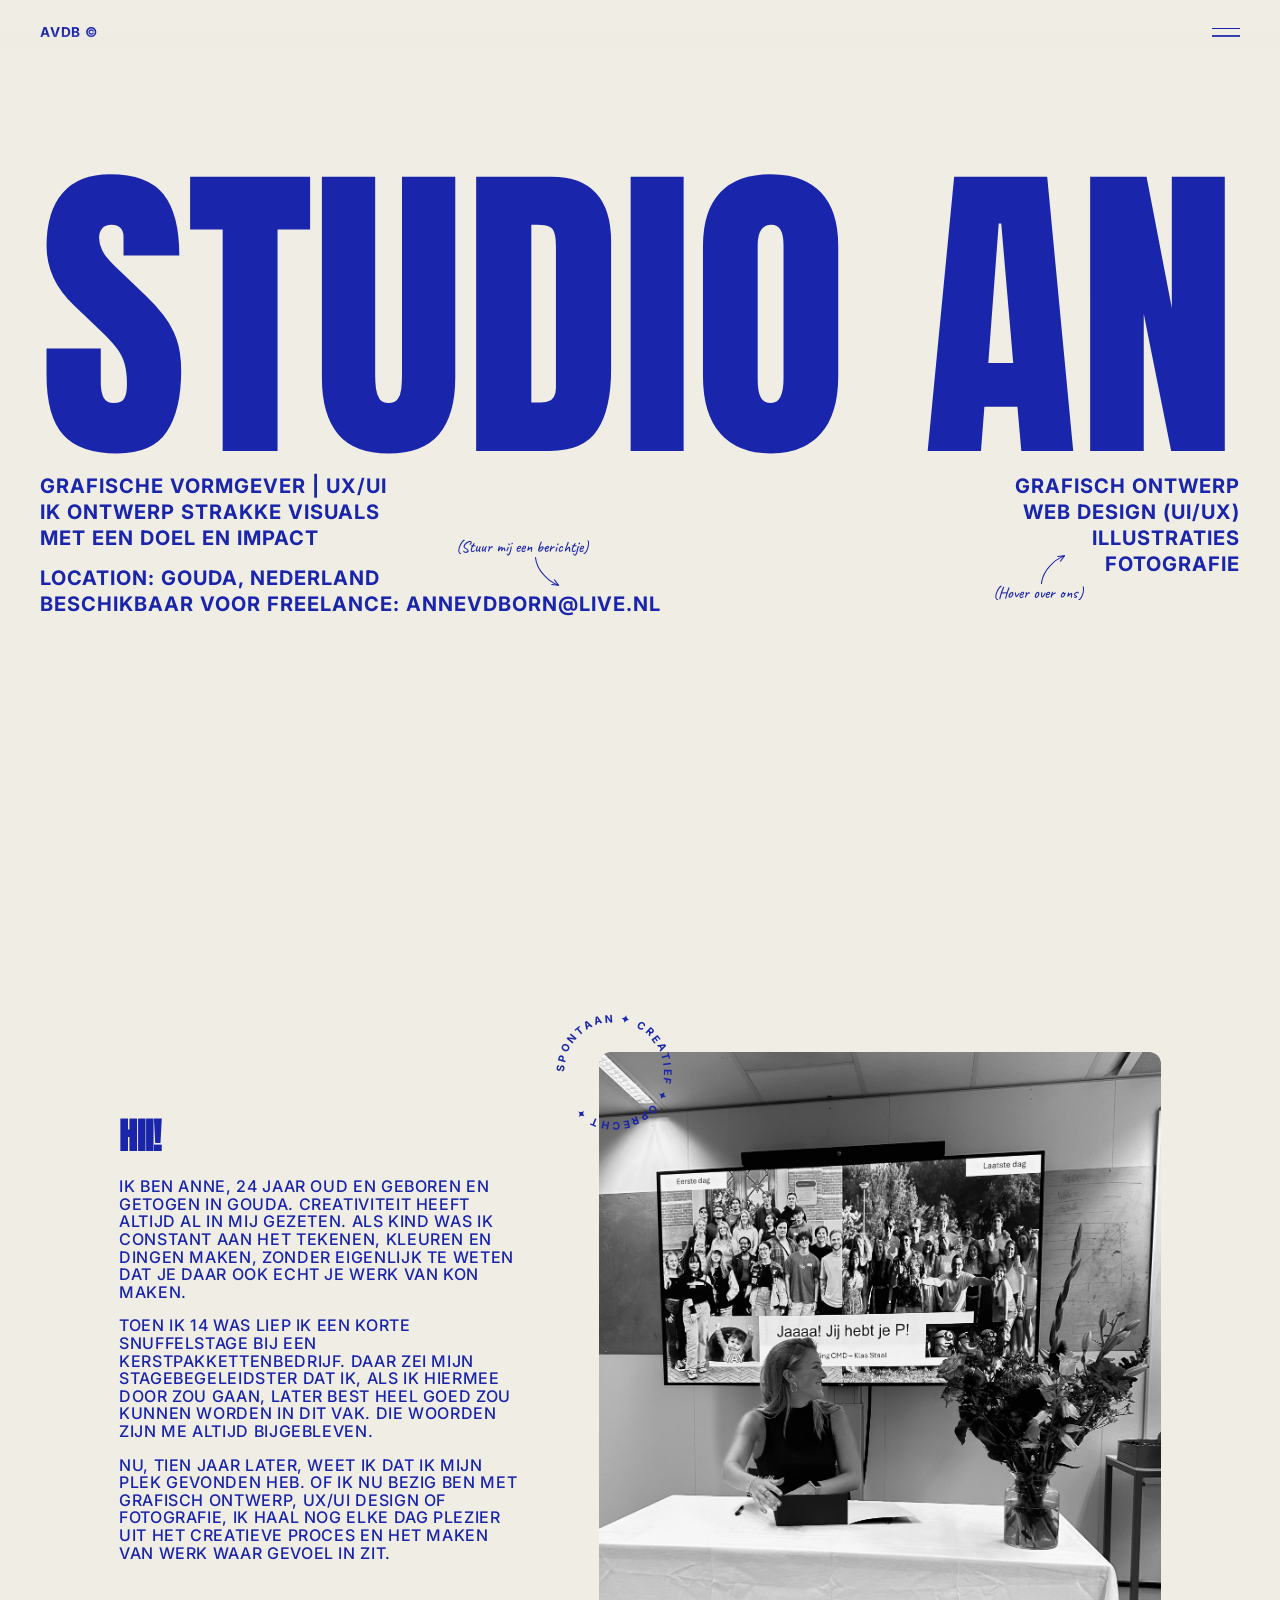
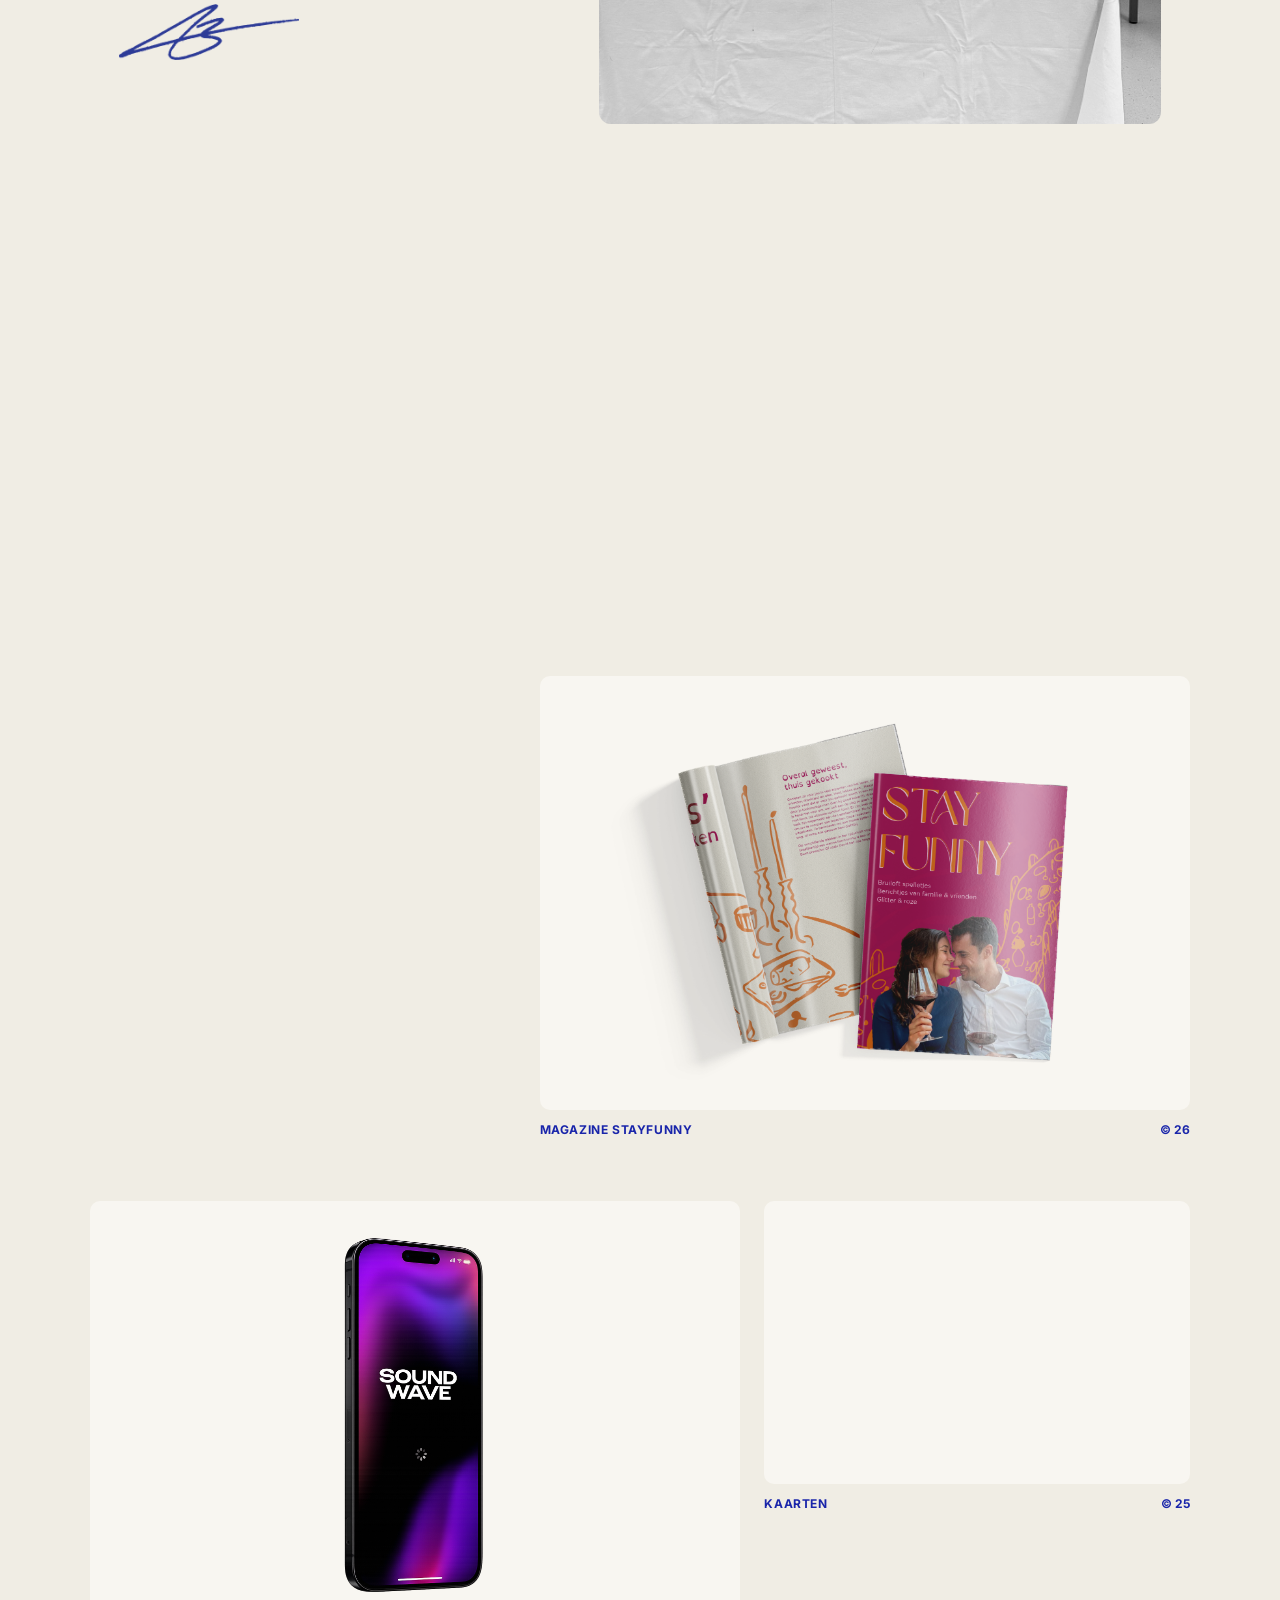
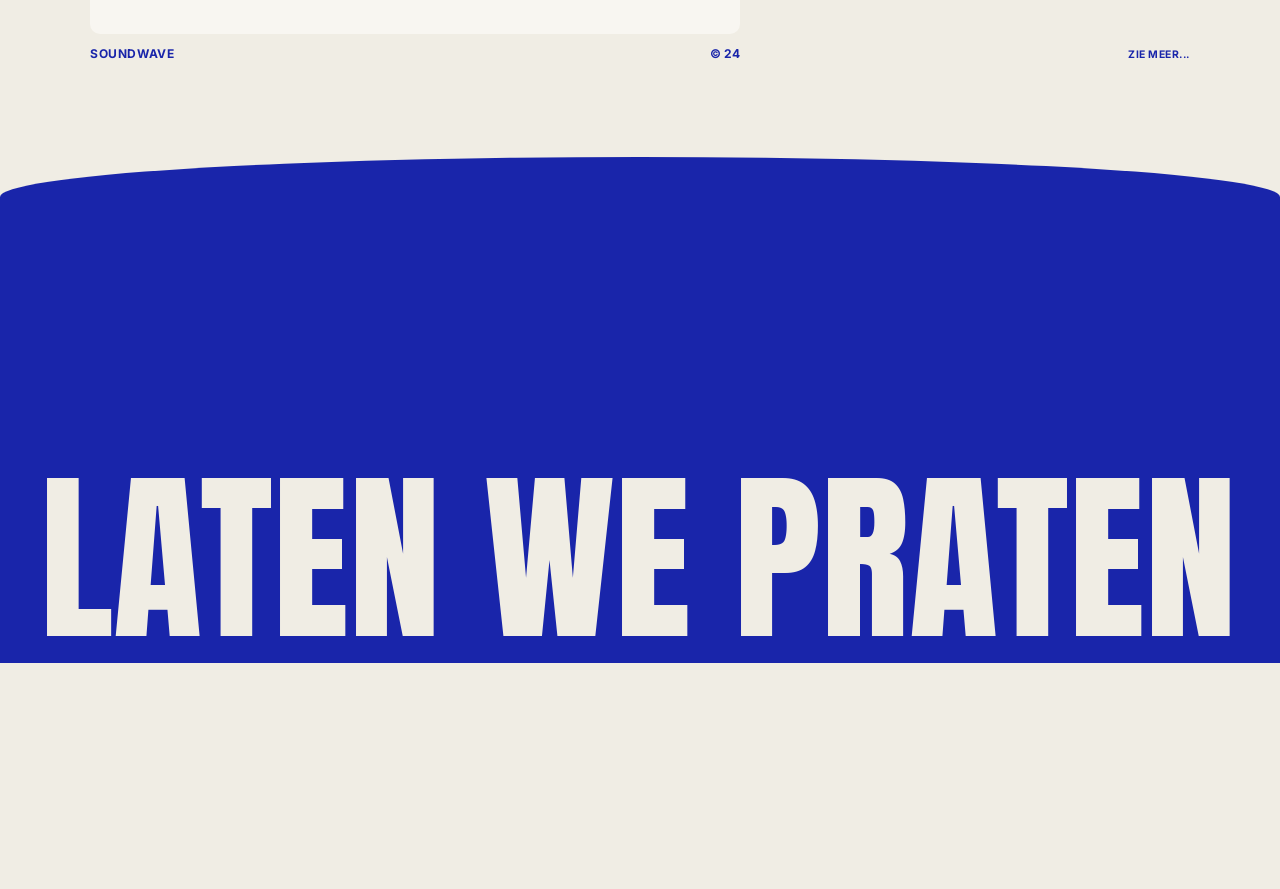
==== commit 74f42988: "Improve mobile responsiveness: fix iOS viewport, form zoom, 3-col grid and lang attribute" ====
--- a/index.html
+++ b/index.html
@@ -1,5 +1,5 @@
 <!DOCTYPE html>
-<html lang="en">
+<html lang="nl">
 <head>
   <meta charset="UTF-8" />
   <meta name="viewport" content="width=device-width, initial-scale=1.0" />
--- a/style.css
+++ b/style.css
@@ -983,7 +983,7 @@
 
 .werkpagina-heading {
   font-family: 'Anton', sans-serif;
-  font-size: clamp(12rem, 20vw, 22rem) !important;
+  font-size: clamp(12rem, 20vw, 22rem);
   color: var(--blue);
   white-space: nowrap;
   line-height: 0.9;
@@ -1999,4 +1999,27 @@
   .skill-layout { grid-template-columns: 1fr; gap: 2rem; }
   .overmij-cv-body { flex-direction: column; align-items: flex-start; gap: 1.5rem; }
   .testimonials-band { margin: 3rem 0; border-radius: 12px; }
-}
+
+  /* Hero hoogte — iOS Safari telt browser-chrome mee bij 100vh */
+  .hero {
+    height: auto;
+    min-height: 100svh;
+  }
+
+  /* 3-koloms fotorij → 2 kolommen op mobiel */
+  .project-foto-rij--drie {
+    grid-template-columns: 1fr 1fr;
+  }
+
+  /* iOS Safari zoomt automatisch in op inputs kleiner dan 16px */
+  .form-veld input,
+  .form-veld textarea {
+    font-size: 16px;
+  }
+
+  /* Grotere taptarget voor hamburger */
+  .nav-menu {
+    padding: 8px;
+    margin: -8px;
+  }
+}
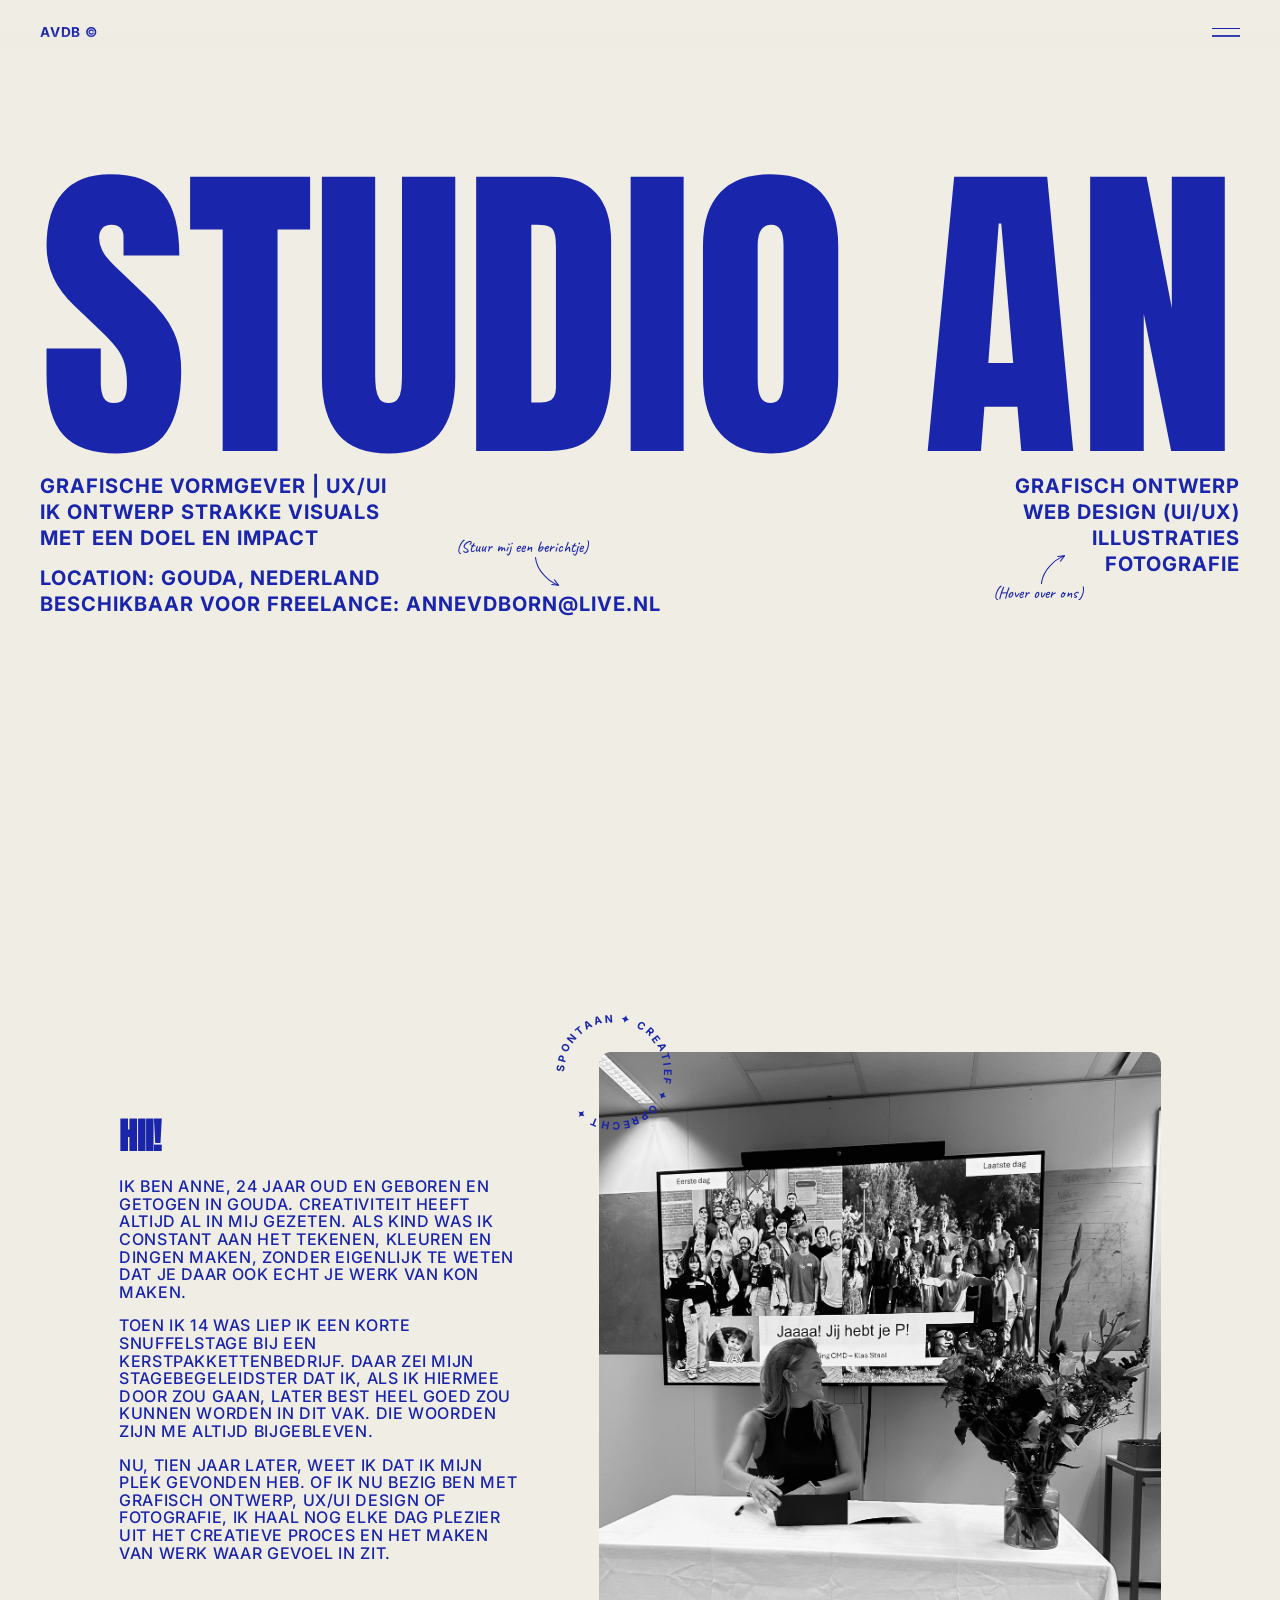
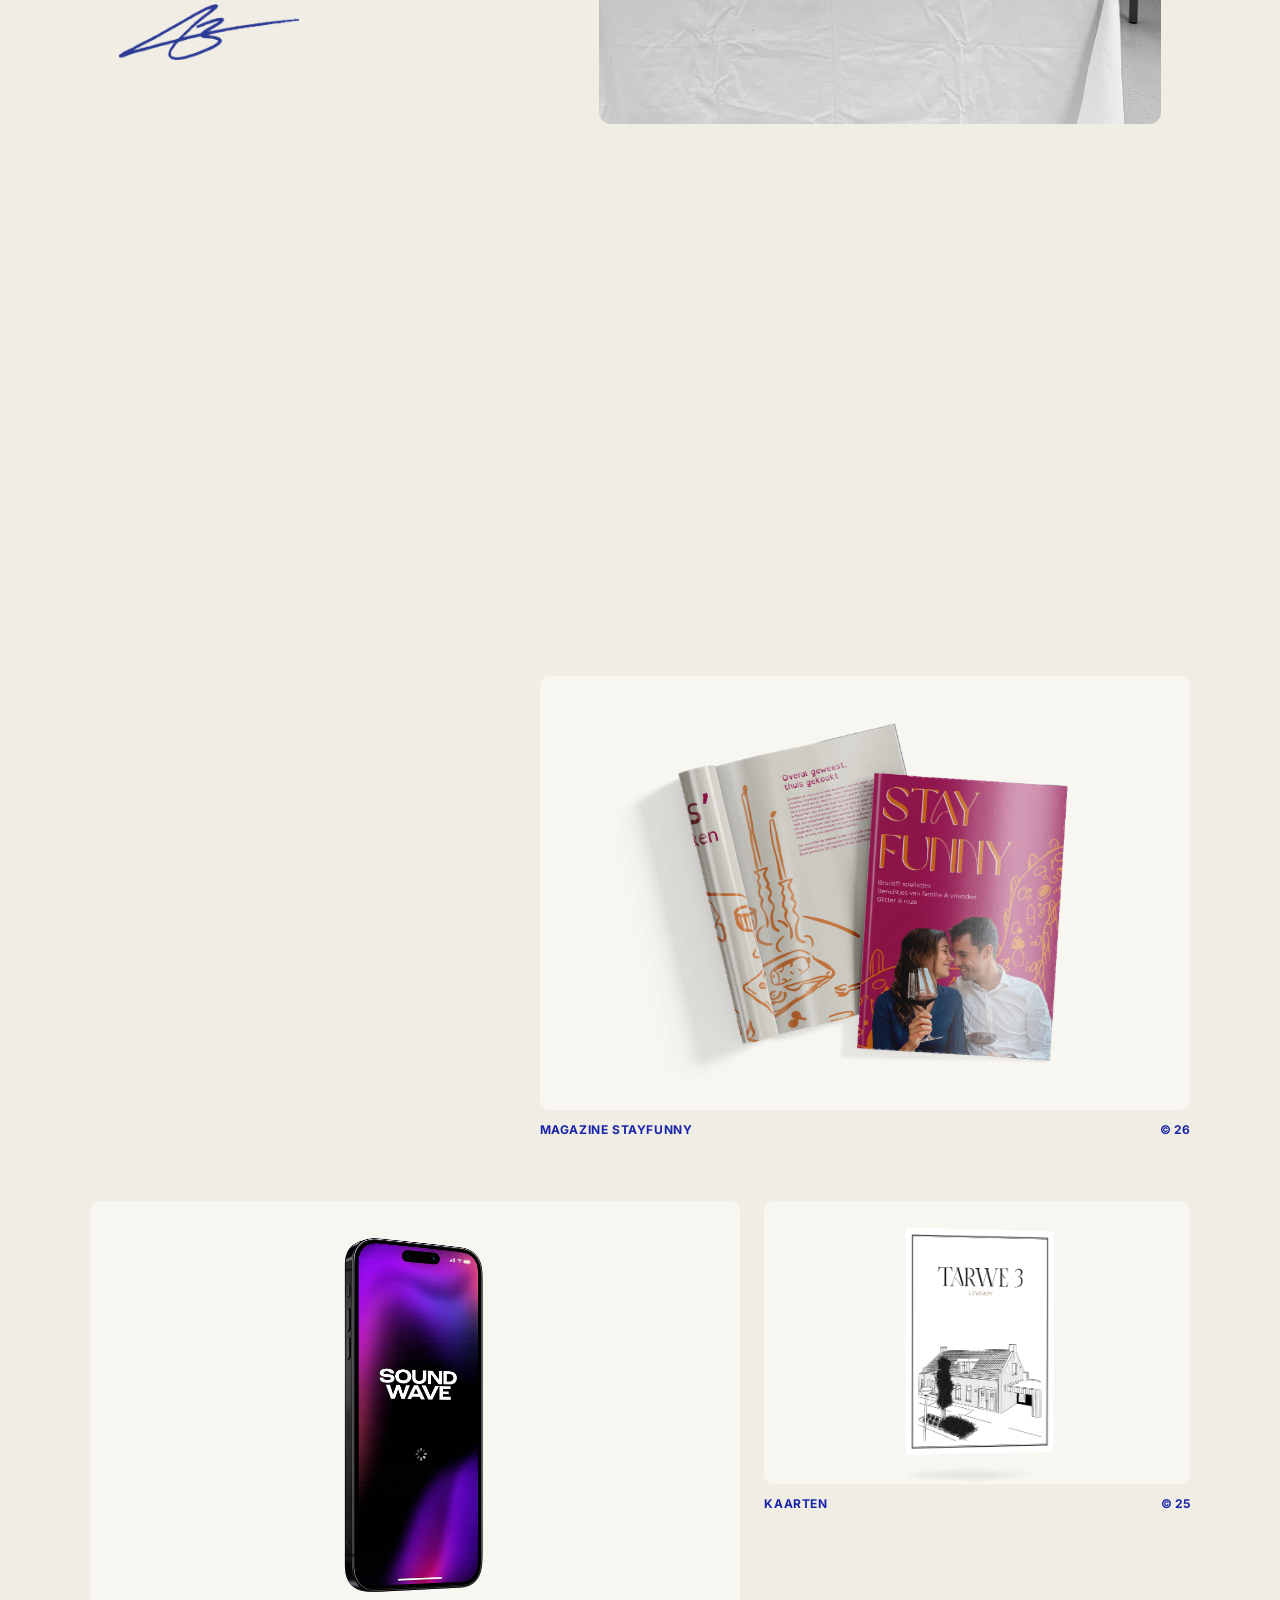
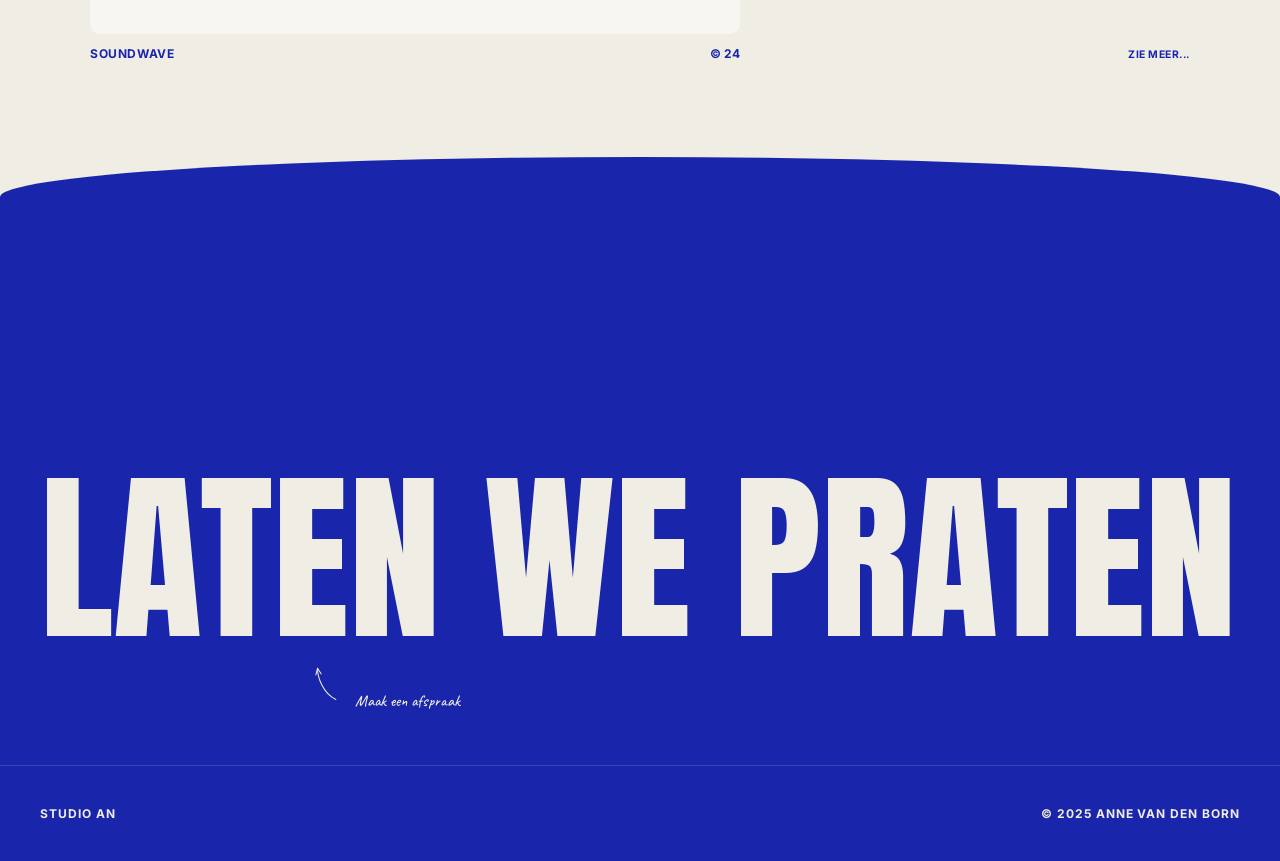
==== commit 524f3703: "Add tarwe kaart hover preview to illustraties skill" ====
--- a/index.html
+++ b/index.html
@@ -51,7 +51,7 @@
         <ul class="skills-list">
           <li class="skill-item" data-preview="images/magazine stayfunny/mockupstayfunny.png" data-preview-size="cover" data-preview-pos="center"><a href="werk.html?filter=grafisch">GRAFISCH ONTWERP</a></li>
           <li class="skill-item" data-preview="images/soundwave/mockupsoundwave.png" data-preview-size="contain" data-preview-pos="center"><a href="werk.html?filter=webdesign">WEB DESIGN (UI/UX)</a></li>
-          <li class="skill-item"><a href="werk.html?filter=illustratie">ILLUSTRATIES</a></li>
+          <li class="skill-item" data-preview="images/kaarten/mockuptarwe.png" data-preview-size="contain" data-preview-pos="center"><a href="werk.html?filter=illustratie">ILLUSTRATIES</a></li>
           <li class="skill-item" data-preview="images/honkbal/placeholderhonkbal.jpg" data-preview-size="cover" data-preview-pos="center 25%"><a href="werk.html?filter=fotografie">FOTOGRAFIE</a></li>
         </ul>
         <div class="hover-note">
--- a/style.css
+++ b/style.css
@@ -666,8 +666,9 @@
   transform: scale(1.06);
 }
 
-/* ── Project pagina ── */
-.project-body-page {
+/* ── Project pagina & werkpagina ── */
+.project-body-page,
+.werkpagina-page {
   background: #ffffff;
 }
 
@@ -700,11 +701,33 @@
 .project-body,
 .project-breedte-foto,
 .project-foto-rij,
-.project-footer-nav {
+.project-footer-nav,
+.project-tekst-blok {
   max-width: 1100px;
   margin-left: auto;
   margin-right: auto;
   width: 100%;
+}
+
+.project-tekst-blok {
+  display: grid;
+  grid-template-columns: 1fr 1.4fr;
+  gap: 4rem;
+  padding-top: 2rem;
+  border-top: 1px dashed rgba(25, 37, 170, 0.2);
+}
+
+.project-tekst-blok-teksten {
+  display: flex;
+  flex-direction: column;
+  gap: 1rem;
+}
+
+@media (max-width: 768px) {
+  .project-tekst-blok {
+    grid-template-columns: 1fr;
+    gap: 1rem;
+  }
 }
 
 .project-body {
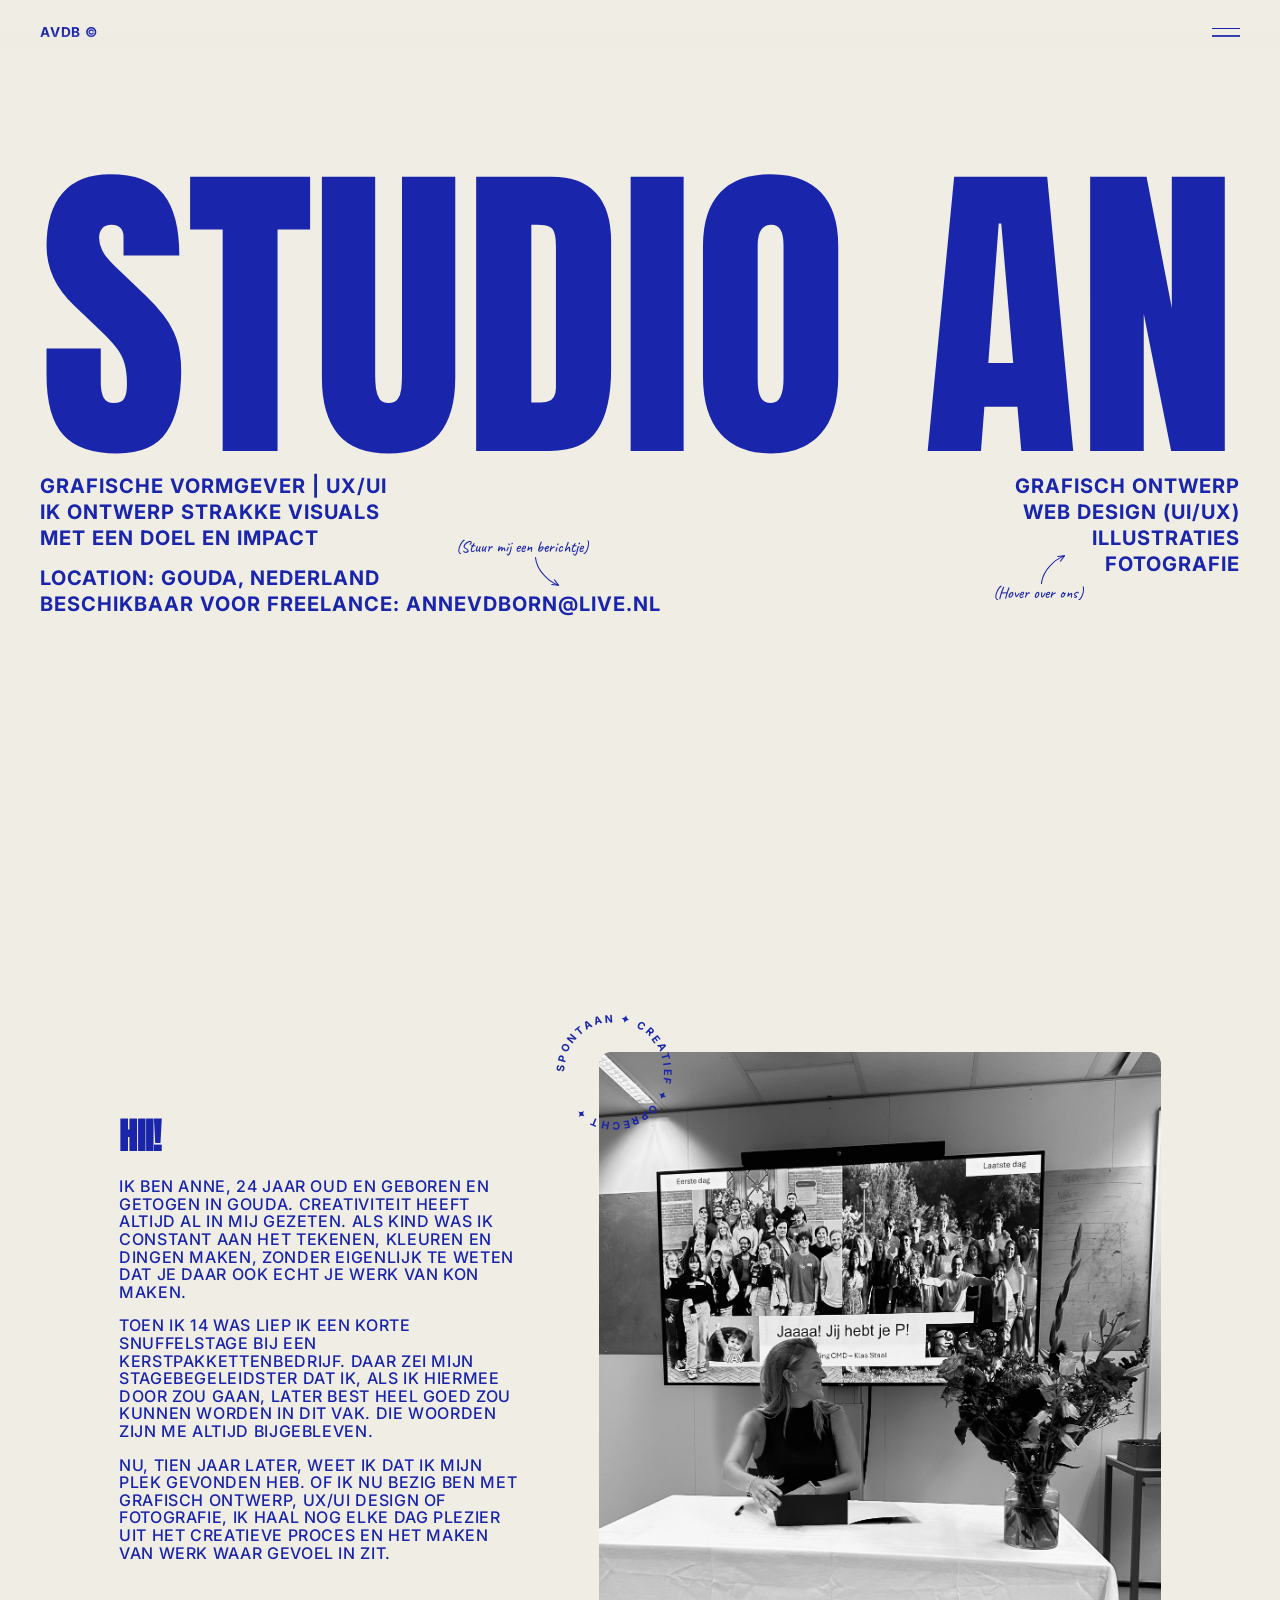
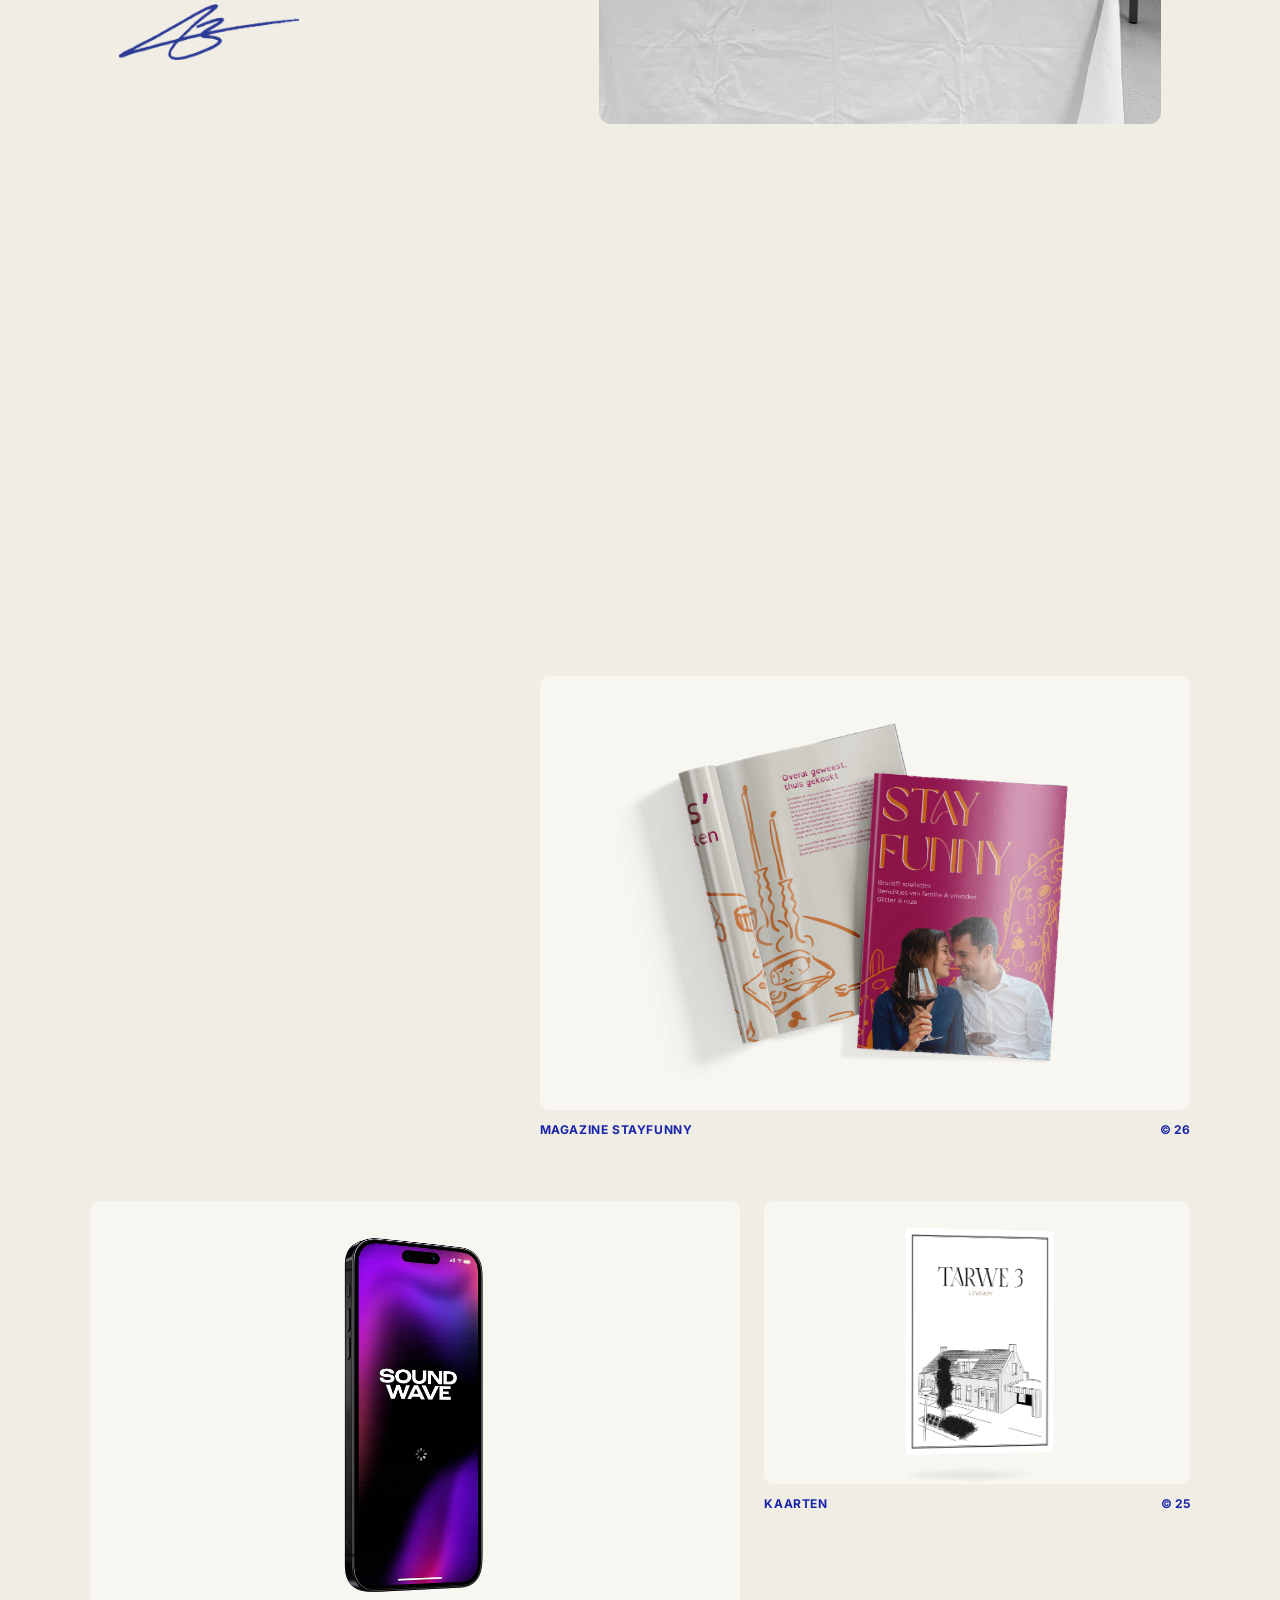
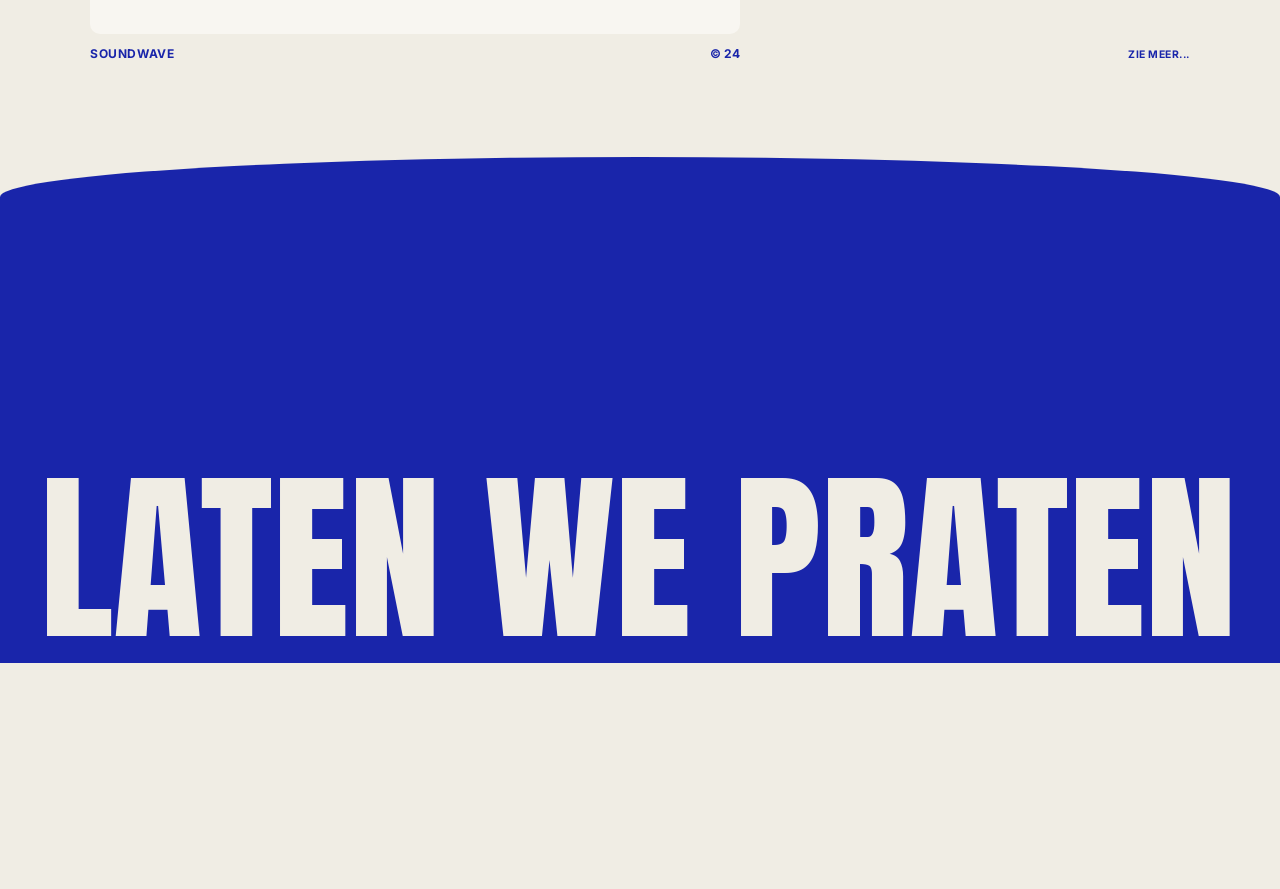
==== commit 6a1fd064: "Make tarwe kaart hover preview larger (cover)" ====
--- a/index.html
+++ b/index.html
@@ -51,7 +51,7 @@
         <ul class="skills-list">
           <li class="skill-item" data-preview="images/magazine stayfunny/mockupstayfunny.png" data-preview-size="cover" data-preview-pos="center"><a href="werk.html?filter=grafisch">GRAFISCH ONTWERP</a></li>
           <li class="skill-item" data-preview="images/soundwave/mockupsoundwave.png" data-preview-size="contain" data-preview-pos="center"><a href="werk.html?filter=webdesign">WEB DESIGN (UI/UX)</a></li>
-          <li class="skill-item" data-preview="images/kaarten/mockuptarwe.png" data-preview-size="contain" data-preview-pos="center"><a href="werk.html?filter=illustratie">ILLUSTRATIES</a></li>
+          <li class="skill-item" data-preview="images/kaarten/mockuptarwe.png" data-preview-size="cover" data-preview-pos="center"><a href="werk.html?filter=illustratie">ILLUSTRATIES</a></li>
           <li class="skill-item" data-preview="images/honkbal/placeholderhonkbal.jpg" data-preview-size="cover" data-preview-pos="center 25%"><a href="werk.html?filter=fotografie">FOTOGRAFIE</a></li>
         </ul>
         <div class="hover-note">
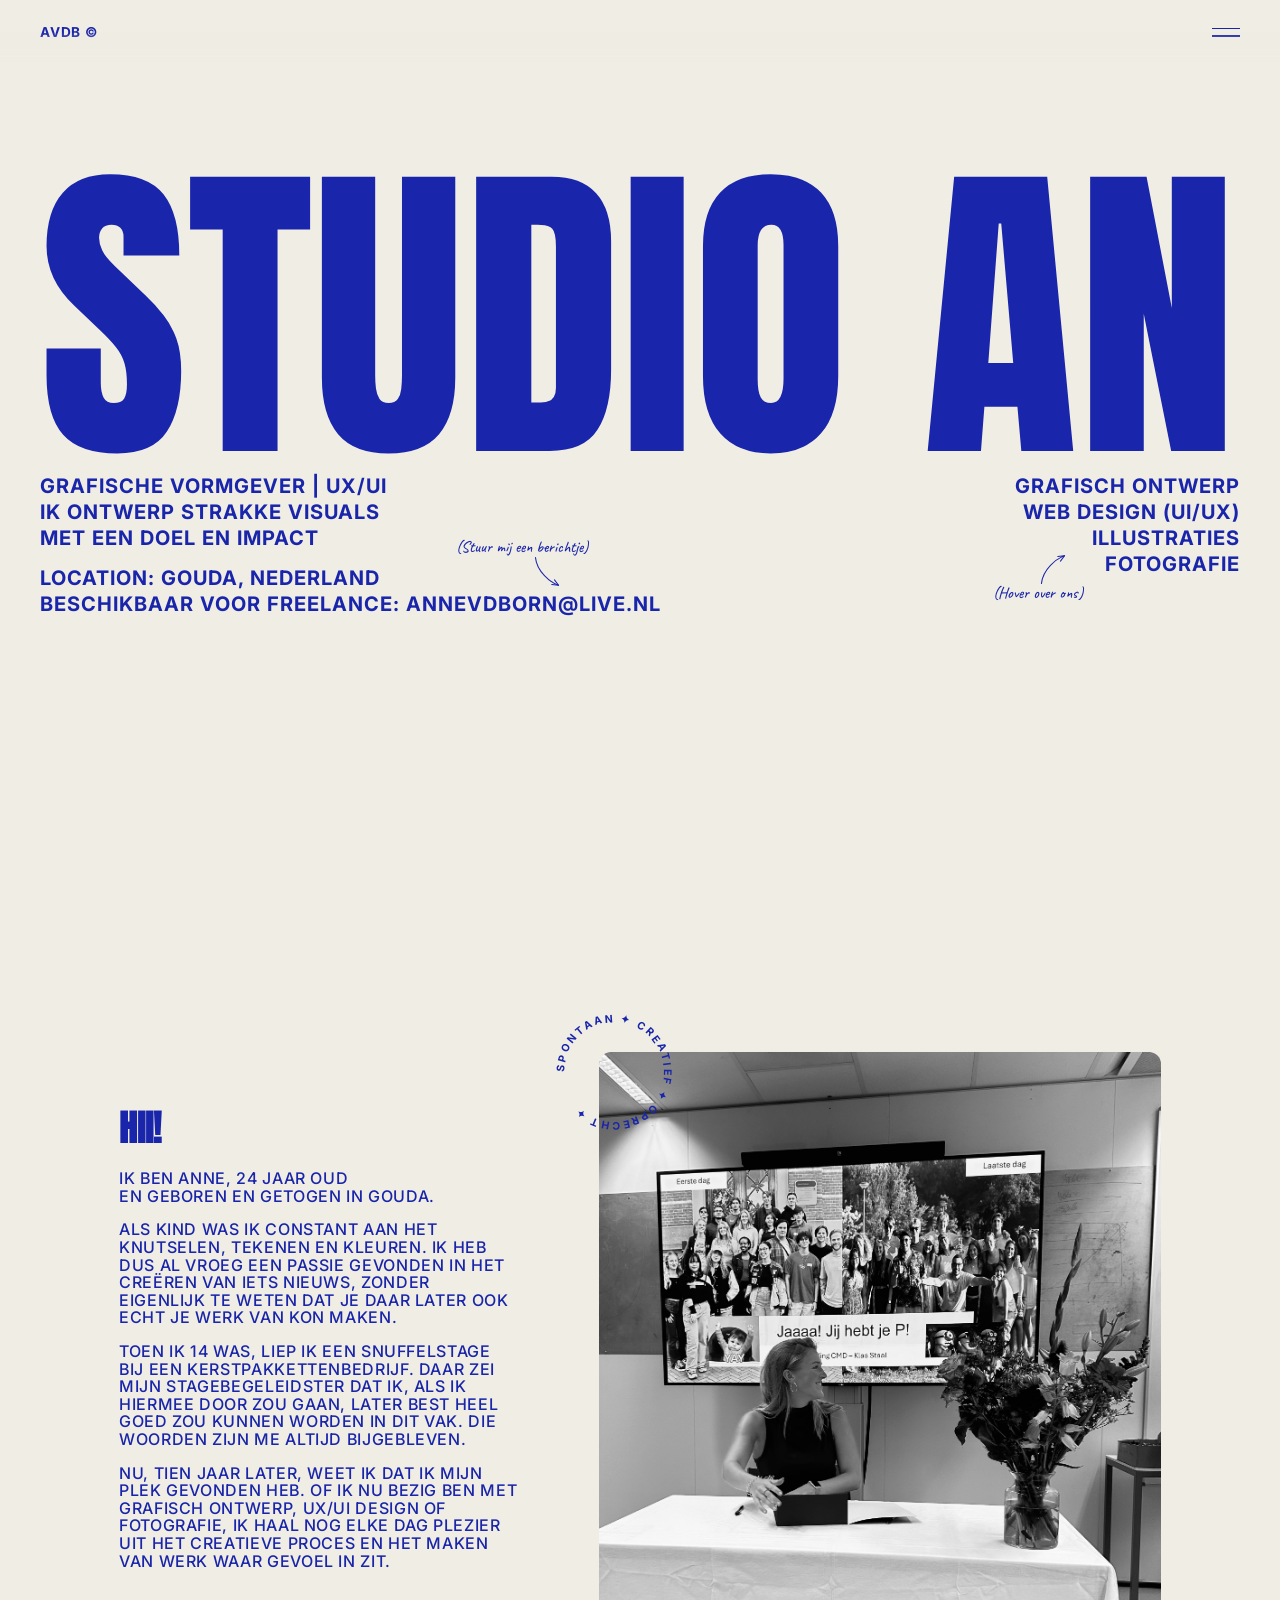
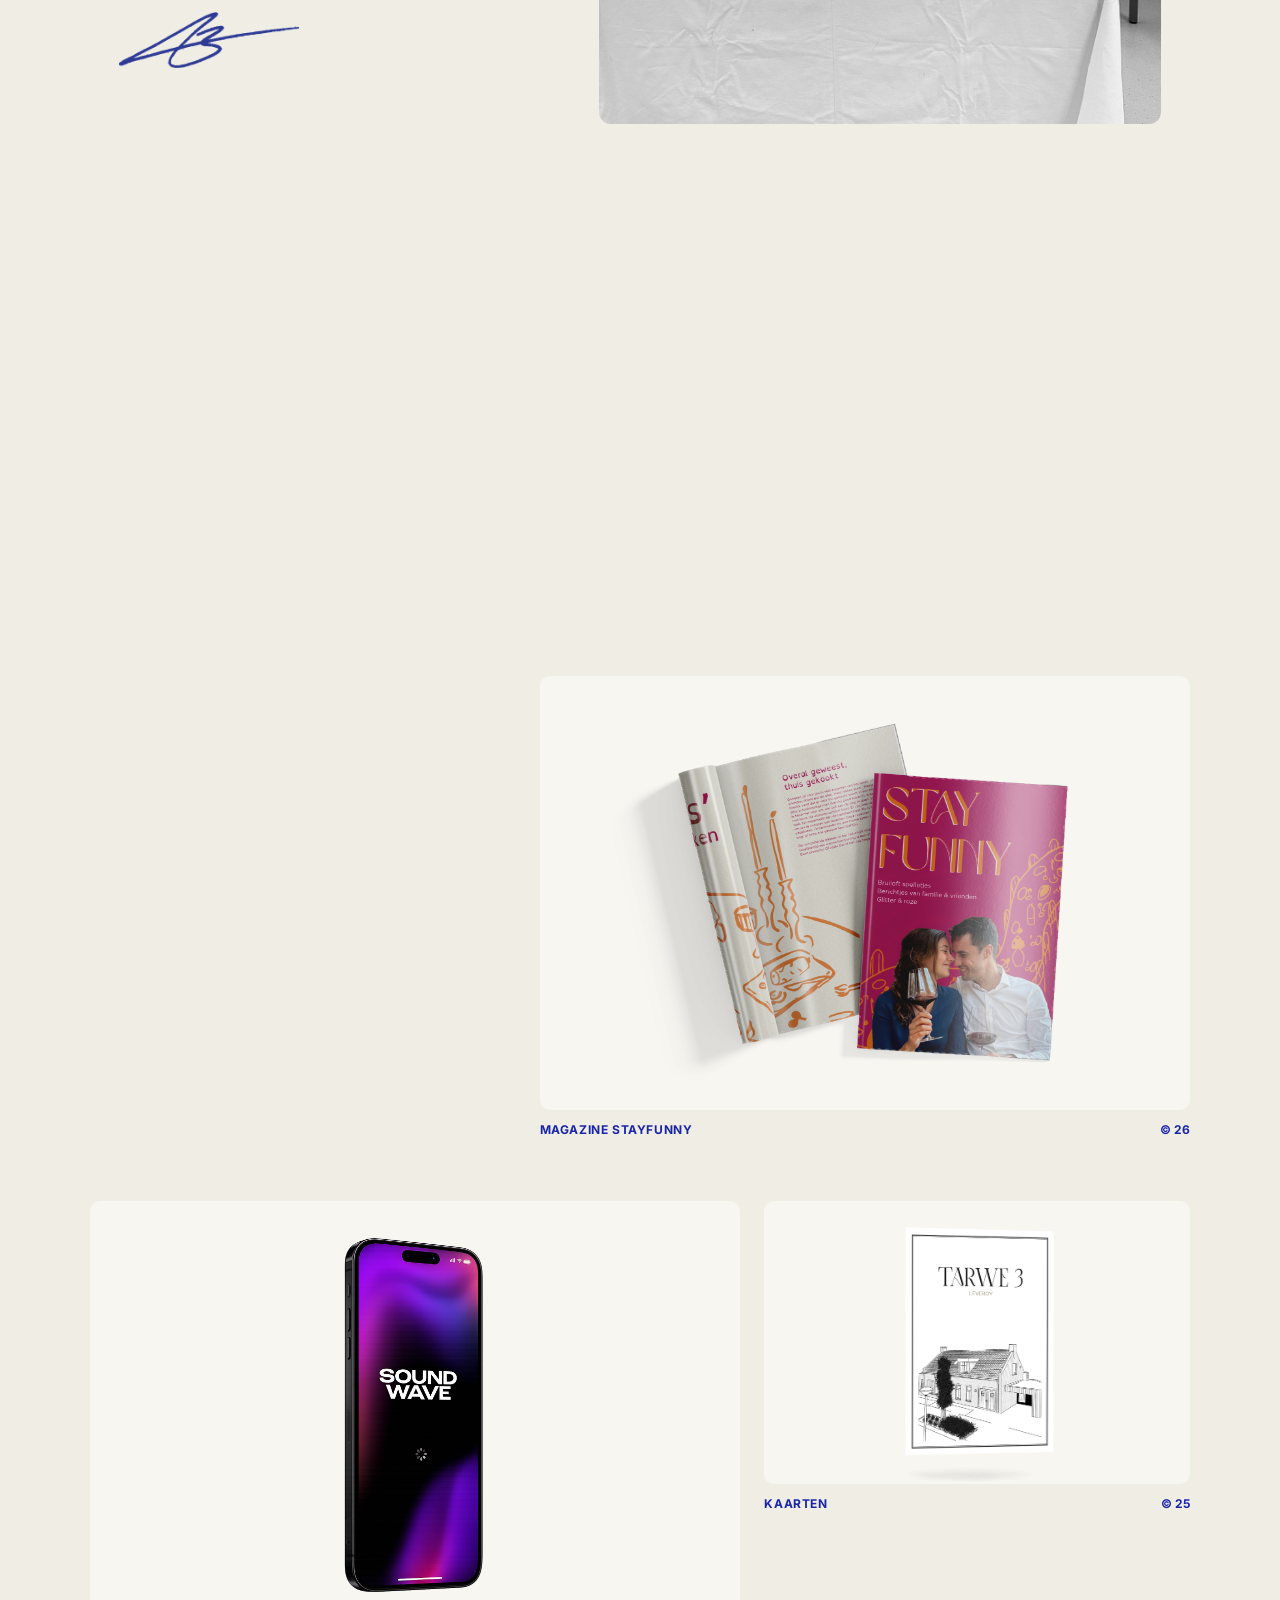
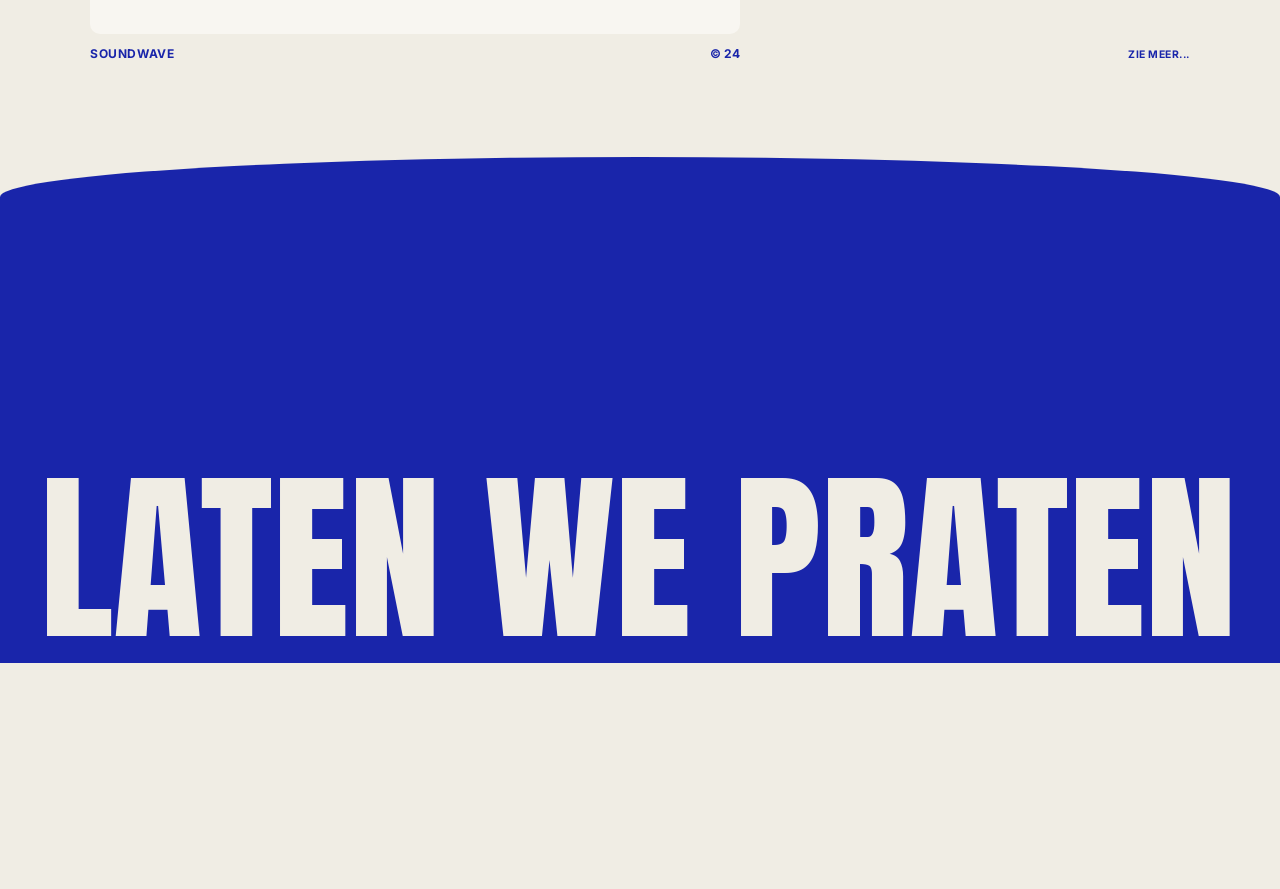
==== commit fddbe233: "Add entrance animations, cursor hover effect, and update about text Co-Authored-By: Claude Sonnet 4." ====
--- a/index.html
+++ b/index.html
@@ -69,8 +69,9 @@
     <div class="about-left">
       <h2 class="about-heading">HII!</h2>
       <div class="about-text">
-        <p>Ik ben Anne, 24 jaar oud en geboren en getogen in Gouda. Creativiteit heeft altijd al in mij gezeten. Als kind was ik constant aan het tekenen, kleuren en dingen maken, zonder eigenlijk te weten dat je daar ook echt je werk van kon maken.</p>
-        <p>Toen ik 14 was liep ik een korte snuffelstage bij een kerstpakkettenbedrijf. Daar zei mijn stagebegeleidster dat ik, als ik hiermee door zou gaan, later best heel goed zou kunnen worden in dit vak. Die woorden zijn me altijd bijgebleven.</p>
+        <p>Ik ben Anne, 24 jaar oud<br>en geboren en getogen in Gouda.</p>
+        <p>Als kind was ik constant aan het knutselen, tekenen en kleuren. Ik heb dus al vroeg een passie gevonden in het creëren van iets nieuws, zonder eigenlijk te weten dat je daar later ook echt je werk van kon maken.</p>
+        <p>Toen ik 14 was, liep ik een snuffelstage bij een kerstpakkettenbedrijf. Daar zei mijn stagebegeleidster dat ik, als ik hiermee door zou gaan, later best heel goed zou kunnen worden in dit vak. Die woorden zijn me altijd bijgebleven.</p>
         <p>Nu, tien jaar later, weet ik dat ik mijn plek gevonden heb. Of ik nu bezig ben met grafisch ontwerp, UX/UI design of fotografie, ik haal nog elke dag plezier uit het creatieve proces en het maken van werk waar gevoel in zit.</p>
       </div>
       <img class="about-signature" src="images/handtekening.png" alt="Handtekening Anne van den Born" />
--- a/style.css
+++ b/style.css
@@ -20,11 +20,21 @@
   to   { opacity: 1; transform: translateY(0); }
 }
 
+@keyframes navSlideDown {
+  from { opacity: 0; transform: translateY(-18px); }
+  to   { opacity: 1; transform: translateY(0); }
+}
+
 /* ── Page fade-in ── */
 body {
   animation: pageFadeIn 0.5s ease 0.05s both;
 }
 
+/* ── Nav entrance ── */
+.nav {
+  animation: navSlideDown 0.6s cubic-bezier(0.16, 1, 0.3, 1) 0.05s both;
+}
+
 /* ── Hero entrance ── */
 .hero-name {
   animation: heroSlideUp 0.9s cubic-bezier(0.16, 1, 0.3, 1) 0.15s both;
@@ -32,6 +42,15 @@
 
 .hero-bottom {
   animation: heroSlideUp 0.9s cubic-bezier(0.16, 1, 0.3, 1) 0.32s both;
+}
+
+/* ── Project page title entrance ── */
+.project-hero-titel {
+  animation: heroSlideUp 0.9s cubic-bezier(0.16, 1, 0.3, 1) 0.2s both;
+}
+
+.project-terug-link {
+  animation: heroSlideUp 0.7s cubic-bezier(0.16, 1, 0.3, 1) 0.35s both;
 }
 
 /* ── Scroll reveal ── */
@@ -68,7 +87,13 @@
   z-index: 99999;
   transform: translate(-50%, -50%);
   opacity: 0;
-  transition: opacity 0.2s;
+  transition: opacity 0.2s, width 0.25s cubic-bezier(0.16, 1, 0.3, 1), height 0.25s cubic-bezier(0.16, 1, 0.3, 1), background 0.2s;
+}
+
+#cursor-dot.hover {
+  width: 48px;
+  height: 48px;
+  background: #1925AA;
 }
 
 #cursor-dot.visible {
@@ -790,6 +815,289 @@
   border-radius: 12px;
 }
 
+/* ── Scroll laptop ── */
+.scroll-laptop-outer {
+  position: relative;
+  max-width: 1100px;
+  margin: 0 auto;
+  width: 100%;
+  cursor: ns-resize;
+}
+
+.scroll-laptop-inner {
+  display: flex;
+  align-items: center;
+  justify-content: center;
+  padding: 4rem 0;
+}
+
+.laptop-scroll-img {
+  width: 100%;
+  display: block;
+  transform: translateY(0);
+  will-change: transform;
+}
+
+@media (max-width: 768px) {
+  .scroll-laptop-outer { cursor: default; }
+}
+
+/* ── Device switcher ── */
+.apparaat-sectie {
+  position: relative;
+  max-width: 1100px;
+  margin: 0 auto;
+  width: 100%;
+  cursor: ns-resize;
+}
+
+.apparaat-sticky {
+  display: flex;
+  flex-direction: column;
+  align-items: center;
+  gap: 2rem;
+  padding: 4rem 0;
+}
+
+.apparaat-kiezer {
+  display: flex;
+  gap: 4px;
+  background: rgba(25, 37, 170, 0.07);
+  border-radius: 100px;
+  padding: 4px;
+}
+
+.apparaat-btn {
+  padding: 0.4rem 1.3rem;
+  border: none;
+  background: transparent;
+  border-radius: 100px;
+  font-size: 0.7rem;
+  font-weight: 700;
+  letter-spacing: 0.1em;
+  text-transform: uppercase;
+  cursor: pointer;
+  color: rgba(25, 37, 170, 0.45);
+  transition: background 0.2s, color 0.2s;
+  font-family: inherit;
+}
+
+.apparaat-btn--actief {
+  background: #1925AA;
+  color: #fff;
+}
+
+.apparaat-schermen {
+  position: relative;
+  width: 100%;
+  display: grid;
+}
+
+.apparaat-wrap {
+  grid-area: 1 / 1;
+  display: flex;
+  justify-content: center;
+  opacity: 0;
+  pointer-events: none;
+  transition: opacity 0.35s ease;
+}
+
+.apparaat-wrap--actief {
+  opacity: 1;
+  pointer-events: auto;
+}
+
+.apparaat-scroll-img {
+  width: 100%;
+  display: block;
+  transform: translateY(0);
+  will-change: transform;
+}
+
+/* iPhone */
+.iphone-frame {
+  position: relative;
+  width: min(240px, 38vw);
+  aspect-ratio: 9 / 19.5;
+  background: #1c1c1e;
+  border-radius: 44px;
+  box-shadow:
+    0 0 0 2px #3a3a3c,
+    inset 0 0 0 1px #444,
+    0 40px 100px rgba(0, 0, 0, 0.28);
+}
+
+.iphone-island {
+  position: absolute;
+  top: 2.2%;
+  left: 50%;
+  transform: translateX(-50%);
+  width: 30%;
+  height: 3.2%;
+  background: #0a0a0a;
+  border-radius: 100px;
+  z-index: 2;
+}
+
+.iphone-knop-zij {
+  position: absolute;
+  right: -3px;
+  top: 22%;
+  width: 3px;
+  height: 9%;
+  background: #2c2c2e;
+  border-radius: 0 2px 2px 0;
+}
+
+.iphone-knop-vol-1 {
+  position: absolute;
+  left: -3px;
+  top: 20%;
+  width: 3px;
+  height: 6%;
+  background: #2c2c2e;
+  border-radius: 2px 0 0 2px;
+}
+
+.iphone-knop-vol-2 {
+  position: absolute;
+  left: -3px;
+  top: 28%;
+  width: 3px;
+  height: 6%;
+  background: #2c2c2e;
+  border-radius: 2px 0 0 2px;
+}
+
+.iphone-scherm {
+  position: absolute;
+  inset: 1.5% 2%;
+  background: #fff;
+  border-radius: 36px;
+  overflow: hidden;
+}
+
+/* iPad (landscape) */
+.ipad-frame {
+  position: relative;
+  width: min(780px, 92vw);
+  aspect-ratio: 4 / 3;
+  background: #1c1c1e;
+  border-radius: 36px;
+  box-shadow:
+    0 0 0 2px #3a3a3c,
+    inset 0 0 0 1px #444,
+    0 40px 100px rgba(0, 0, 0, 0.28);
+}
+
+.ipad-camera {
+  position: absolute;
+  right: 1.6%;
+  top: 50%;
+  transform: translateY(-50%);
+  width: 10px;
+  height: 10px;
+  background: #2c2c2e;
+  border-radius: 50%;
+  z-index: 2;
+}
+
+.ipad-knop-zij {
+  position: absolute;
+  top: -3px;
+  right: 18%;
+  width: 7%;
+  height: 3px;
+  background: #2c2c2e;
+  border-radius: 2px 2px 0 0;
+}
+
+.ipad-knop-vol {
+  position: absolute;
+  top: -3px;
+  right: 30%;
+  width: 4%;
+  height: 3px;
+  background: #2c2c2e;
+  border-radius: 2px 2px 0 0;
+}
+
+.ipad-scherm {
+  position: absolute;
+  inset: 6% 5%;
+  background: #fff;
+  border-radius: 8px;
+  overflow: hidden;
+}
+
+/* MacBook */
+.macbook-frame {
+  width: min(820px, 94vw);
+  display: flex;
+  flex-direction: column;
+  align-items: center;
+  filter: drop-shadow(0 40px 80px rgba(0, 0, 0, 0.25));
+}
+
+.macbook-lid {
+  position: relative;
+  width: 100%;
+  aspect-ratio: 16 / 10;
+  background: #1c1c1e;
+  border-radius: 10px 10px 0 0;
+  outline: 1.5px solid #3a3a3c;
+  overflow: hidden;
+}
+
+.macbook-camera {
+  position: absolute;
+  top: 2.5%;
+  left: 50%;
+  transform: translateX(-50%);
+  width: 6px;
+  height: 6px;
+  background: #3a3a3c;
+  border-radius: 50%;
+  z-index: 2;
+}
+
+.macbook-scherm {
+  position: absolute;
+  top: 6%;
+  left: 1%;
+  right: 1%;
+  bottom: 0;
+  background: #fff;
+  overflow: hidden;
+}
+
+.macbook-basis {
+  width: 110%;
+  height: 13px;
+  background: #242424;
+  border-radius: 0 0 8px 8px;
+  outline: 1px solid #3a3a3c;
+  position: relative;
+}
+
+.macbook-basis::after {
+  content: '';
+  position: absolute;
+  bottom: 0;
+  left: 28%;
+  width: 44%;
+  height: 5px;
+  background: #1a1a1a;
+  border-radius: 0 0 5px 5px;
+}
+
+@media (max-width: 768px) {
+  .apparaat-sectie { height: 200vh; }
+  .ipad-frame { width: min(400px, 92vw); border-radius: 22px; }
+  .iphone-frame { width: min(180px, 50vw); }
+  .macbook-frame { width: min(360px, 92vw); }
+}
+
 .project-breedte-foto {
   width: 100%;
   aspect-ratio: 16 / 9;
@@ -887,6 +1195,205 @@
 
 .lightbox-trigger {
   cursor: zoom-in;
+}
+
+/* ── Laptop iframe sectie ── */
+.laptop-sectie {
+  max-width: 1100px;
+  margin: 0 auto;
+  width: 100%;
+  display: flex;
+  flex-direction: column;
+  align-items: flex-end;
+  gap: 0.75rem;
+}
+
+.laptop-link-wrap {
+  width: 100%;
+  display: flex;
+  justify-content: flex-end;
+}
+
+.laptop-link {
+  font-size: 0.75rem;
+  font-weight: 700;
+  text-transform: uppercase;
+  letter-spacing: 0.1em;
+  color: #1925AA;
+  text-decoration: none;
+  opacity: 0.7;
+  transition: opacity 0.2s;
+}
+
+.laptop-link:hover {
+  opacity: 1;
+}
+
+.macbook-iframe {
+  width: 1440px;
+  height: 900px;
+  border: none;
+  display: block;
+  transform-origin: top left;
+}
+
+/* ── Miro embed ── */
+.miro-sectie {
+  max-width: 1100px;
+  margin: 0 auto;
+  width: 100%;
+  display: flex;
+  flex-direction: column;
+  gap: 1rem;
+}
+
+.miro-label {
+  font-size: 0.9rem;
+  font-weight: 700;
+  text-transform: uppercase;
+  letter-spacing: 0.1em;
+  padding-bottom: 0.75rem;
+  border-bottom: 1px dashed rgba(25,37,170,0.2);
+}
+
+.miro-frame {
+  width: 100%;
+  aspect-ratio: 16 / 9;
+  border-radius: 12px;
+  overflow: hidden;
+  border: none;
+}
+
+/* ── Multi-device showcase ── */
+.multi-device-wrap {
+  max-width: 1100px;
+  margin: 0 auto;
+  width: 100%;
+  display: flex;
+  flex-direction: column;
+  align-items: center;
+  gap: 2rem;
+  padding: 2rem 0 3rem;
+}
+
+.multi-device-sectie {
+  display: flex;
+  align-items: flex-end;
+  justify-content: center;
+  gap: 3rem;
+}
+
+.multi-device-label {
+  font-size: 0.72rem;
+  font-weight: 700;
+  text-transform: uppercase;
+  letter-spacing: 0.14em;
+  opacity: 0.35;
+}
+
+/* Apple Watch */
+.horloge-frame {
+  position: relative;
+  width: min(100px, 14vw);
+  aspect-ratio: 1 / 1.2;
+  background: #1c1c1e;
+  border-radius: 30px;
+  box-shadow: 0 0 0 2px #3a3a3c, 0 20px 50px rgba(0,0,0,0.28);
+  flex-shrink: 0;
+}
+
+.horloge-frame::before {
+  content: '';
+  position: absolute;
+  right: -4px;
+  top: 22%;
+  width: 4px;
+  height: 14%;
+  background: #2c2c2e;
+  border-radius: 0 2px 2px 0;
+}
+
+.horloge-scherm {
+  position: absolute;
+  inset: 8% 7%;
+  background: #110820;
+  border-radius: 22px;
+  overflow: hidden;
+}
+
+/* iPhone (moodwalk showcase) */
+.moodwalk-iphone {
+  position: relative;
+  width: min(170px, 23vw);
+  aspect-ratio: 9 / 19.5;
+  background: #1c1c1e;
+  border-radius: 40px;
+  box-shadow: 0 0 0 2px #3a3a3c, 0 40px 100px rgba(0,0,0,0.3);
+  flex-shrink: 0;
+}
+
+.moodwalk-iphone .iphone-island {
+  position: absolute;
+  top: 2.2%;
+  left: 50%;
+  transform: translateX(-50%);
+  width: 30%;
+  height: 3.2%;
+  background: #0a0a0a;
+  border-radius: 100px;
+  z-index: 2;
+}
+
+.moodwalk-iphone .iphone-scherm {
+  position: absolute;
+  inset: 1.5% 2%;
+  background: #110820;
+  border-radius: 32px;
+  overflow: hidden;
+}
+
+/* iPad portrait (moodwalk showcase) */
+.ipad-portret-frame {
+  position: relative;
+  width: min(220px, 30vw);
+  aspect-ratio: 3 / 4;
+  background: #1c1c1e;
+  border-radius: 28px;
+  box-shadow: 0 0 0 2px #3a3a3c, 0 30px 70px rgba(0,0,0,0.28);
+  flex-shrink: 0;
+}
+
+.ipad-portret-camera {
+  position: absolute;
+  top: 1.8%;
+  left: 50%;
+  transform: translateX(-50%);
+  width: 8px;
+  height: 8px;
+  background: #2c2c2e;
+  border-radius: 50%;
+  z-index: 2;
+}
+
+.ipad-portret-scherm {
+  position: absolute;
+  inset: 5% 3.5%;
+  background: #110820;
+  border-radius: 14px;
+  overflow: hidden;
+}
+
+.device-screen-img {
+  width: 100%;
+  display: block;
+  object-fit: cover;
+}
+
+@media (max-width: 768px) {
+  .multi-device-sectie { gap: 1.5rem; }
+  .horloge-frame { width: min(70px, 18vw); }
+  .moodwalk-iphone { width: min(120px, 28vw); }
+  .ipad-portret-frame { width: min(160px, 38vw); }
 }
 
 .project-bekijk-ook {
